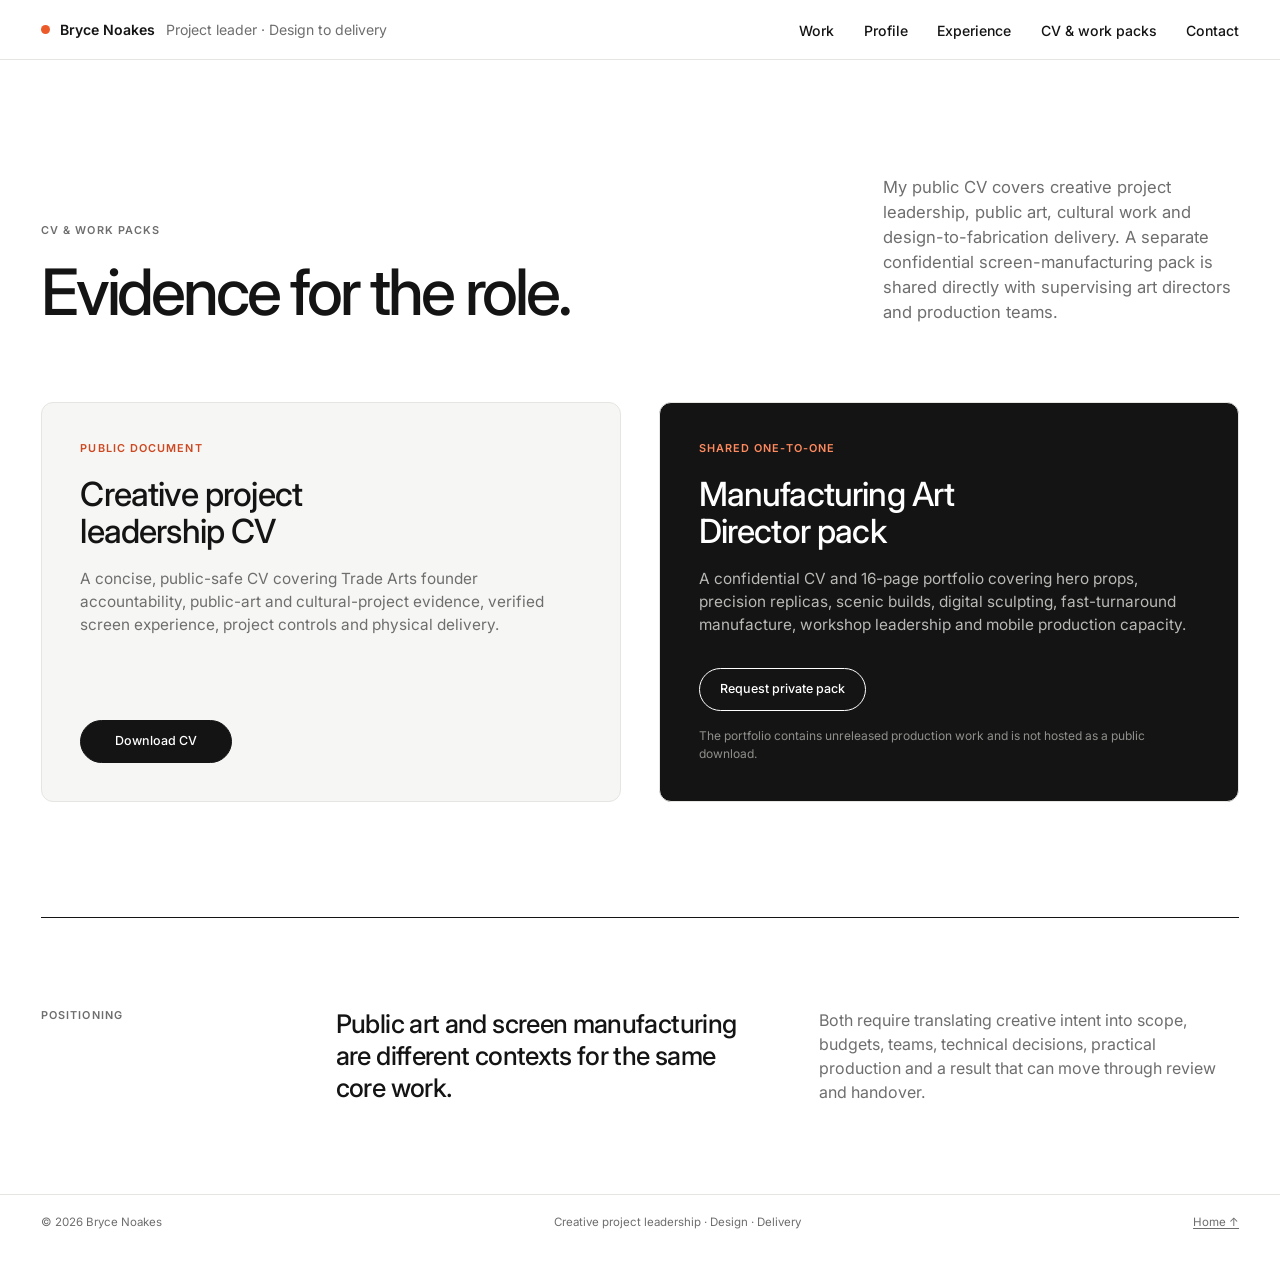
==== cv/index.html @ b7e0c464 "Sharpen public art and screen manufacturing positioning" ====
<!doctype html>
<html lang="en">
<head>
  <meta charset="utf-8">
  <meta name="viewport" content="width=device-width, initial-scale=1">
  <title>CV &amp; Work Packs — Bryce Noakes</title>
  <meta name="description" content="Public CV and private screen-manufacturing work-pack information for Bryce Noakes.">
  <meta name="theme-color" content="#ffffff">
  <meta property="og:title" content="CV &amp; Work Packs — Bryce Noakes">
  <meta property="og:description" content="Evidence for public-art, cultural-project and screen-manufacturing roles.">
  <meta property="og:type" content="website">
  <meta property="og:url" content="https://brycenoakes.net/cv/">
  <meta property="og:image" content="https://brycenoakes.net/images/og-bryce-noakes.jpg">
  <link rel="canonical" href="https://brycenoakes.net/cv/">
  <link rel="icon" href="/favicon.ico?v=dot-1" sizes="32x32">
  <link rel="icon" href="/favicon.svg?v=dot-1" type="image/svg+xml">
  <link rel="icon" href="/favicon-32x32.png?v=dot-1" type="image/png" sizes="32x32">
  <link rel="apple-touch-icon" href="/apple-touch-icon.png?v=dot-1">
  <link rel="manifest" href="/site.webmanifest">
  <link rel="preconnect" href="https://fonts.googleapis.com">
  <link rel="preconnect" href="https://fonts.gstatic.com" crossorigin>
  <link href="https://fonts.googleapis.com/css2?family=Inter:wght@400;500;600&amp;display=swap" rel="stylesheet">
  <link rel="stylesheet" href="/styles.css?v=positioning-3">
  <script src="/script.js?v=positioning-3" defer></script>
</head>
<body>
  <a class="skip-link" href="#main">Skip to content</a>
  <header class="site-header">
    <a class="wordmark" href="/" aria-label="Bryce Noakes, home"><span>Bryce Noakes</span><span>Project leader · Design to delivery</span></a>
    <button class="menu-toggle" type="button" aria-expanded="false" aria-controls="site-nav"><span>Menu</span><span class="menu-icon" aria-hidden="true"></span></button>
    <nav class="site-nav" id="site-nav" aria-label="Primary navigation">
      <a href="/#work">Work</a><a href="/#profile">Profile</a><a href="/#experience">Experience</a><a href="/cv/" aria-current="page">CV &amp; work packs</a><a href="/#contact">Contact</a>
    </nav>
  </header>

  <main class="case-main" id="main">
    <section class="case-hero cv-hero">
      <div class="case-hero-grid reveal">
        <div>
          <p class="eyebrow">CV &amp; work packs</p>
          <h1>Evidence for the role.</h1>
        </div>
        <p class="case-summary">My public CV covers creative project leadership, public art, cultural work and design-to-fabrication delivery. A separate confidential screen-manufacturing pack is shared directly with supervising art directors and production teams.</p>
      </div>
    </section>

    <section class="cv-pack-section" aria-label="Available documents">
      <article class="pack-card reveal">
        <p class="work-type">Public document</p>
        <h2>Creative project leadership CV</h2>
        <p>A concise, public-safe CV covering Trade Arts founder accountability, public-art and cultural-project evidence, verified screen experience, project controls and physical delivery.</p>
        <a class="button button-dark" href="/bryce-noakes-cv.pdf">Download CV</a>
      </article>

      <article class="pack-card reveal" id="screen-pack">
        <p class="work-type">Shared one-to-one</p>
        <h2>Manufacturing Art Director pack</h2>
        <p>A confidential CV and 16-page portfolio covering hero props, precision replicas, scenic builds, digital sculpting, fast-turnaround manufacture, workshop leadership and mobile production capacity.</p>
        <a class="button email-link" href="#" data-subject="Manufacturing Art Director portfolio request">Request private pack</a>
        <p class="pack-note">The portfolio contains unreleased production work and is not hosted as a public download.</p>
      </article>
    </section>

    <section class="route-note reveal">
      <p class="eyebrow">Positioning</p>
      <h2>Public art and screen manufacturing are different contexts for the same core work.</h2>
      <p>Both require translating creative intent into scope, budgets, teams, technical decisions, practical production and a result that can move through review and handover.</p>
    </section>
  </main>

  <footer class="site-footer">
    <p>© <span id="year">2026</span> Bryce Noakes</p><p>Creative project leadership · Design · Delivery</p><a href="/">Home ↑</a>
  </footer>
</body>
</html>
---- styles.css ----
:root {
  --white: #ffffff;
  --ink: #141414;
  --muted: #6e6e6e;
  --line: #e5e5e2;
  --soft: #f6f6f4;
  /* --orange is the identity mark: dot, rules, registration marks, focus ring.
     --orange-ink is the same hue darkened to clear 4.5:1 on white for text. */
  --orange: #ed5a2a;
  --orange-ink: #cd4720;
  --sans: "Inter", "Helvetica Neue", Arial, sans-serif;
  --gutter: clamp(1.25rem, 3.2vw, 3rem);
  --content: 100rem;
}

*,
*::before,
*::after {
  box-sizing: border-box;
}

html {
  scroll-behavior: smooth;
  scroll-padding-top: 4.5rem;
}

body {
  margin: 0;
  overflow-x: hidden;
  background: var(--white);
  color: var(--ink);
  font-family: var(--sans);
  font-size: 1rem;
  line-height: 1.5;
  text-rendering: optimizeLegibility;
  -webkit-font-smoothing: antialiased;
}

body.menu-open {
  overflow: hidden;
}

img {
  display: block;
  width: 100%;
  height: auto;
}

a {
  color: inherit;
  text-underline-offset: 0.2em;
  transition: color 180ms ease, background-color 180ms ease, border-color 180ms ease;
}

a:hover {
  color: var(--orange-ink);
}

.text-roll-mask {
  display: inline-block;
  height: 1.25em;
  overflow: hidden;
  vertical-align: bottom;
}

.text-roll-track {
  display: flex;
  flex-direction: column;
  line-height: 1.25;
  transform: translateY(0);
  transition: transform 380ms cubic-bezier(0.22, 1, 0.36, 1);
  will-change: transform;
}

.text-roll-face {
  display: block;
  flex: 0 0 1.25em;
  white-space: nowrap;
}

.text-roll-face:last-child {
  color: var(--orange-ink);
}

.text-roll:hover .text-roll-track,
.text-roll:focus-visible .text-roll-track {
  transform: translateY(-50%);
}

button,
a {
  -webkit-tap-highlight-color: transparent;
}

:focus-visible {
  outline: 2px solid var(--orange);
  outline-offset: 4px;
}

h1,
h2,
h3,
p,
figure {
  margin-top: 0;
}

h1,
h2,
h3 {
  font-family: var(--sans);
  font-weight: 500;
  letter-spacing: -0.025em;
}

.skip-link {
  position: fixed;
  top: 0.75rem;
  left: 0.75rem;
  z-index: 1000;
  transform: translateY(-200%);
  padding: 0.65rem 0.9rem;
  background: var(--ink);
  color: var(--white);
  font-size: 0.78rem;
  text-decoration: none;
}

.skip-link:focus {
  transform: translateY(0);
}

.site-header {
  position: sticky;
  top: 0;
  z-index: 100;
  display: flex;
  align-items: center;
  justify-content: space-between;
  gap: 2rem;
  min-height: 3.75rem;
  padding: 0.85rem var(--gutter);
  background: rgba(255, 255, 255, 0.95);
  border-bottom: 1px solid var(--line);
  backdrop-filter: blur(16px);
}

.wordmark {
  display: flex;
  align-items: center;
  gap: 0.65rem;
  color: var(--ink);
  font-size: 0.88rem;
  font-weight: 600;
  text-decoration: none;
}

.wordmark::before {
  width: 0.56rem;
  height: 0.56rem;
  flex: 0 0 auto;
  border-radius: 50%;
  background: var(--orange);
  content: "";
}

.wordmark span:last-child {
  color: var(--muted);
  font-weight: 400;
}

.site-nav {
  display: flex;
  align-items: center;
  gap: clamp(1.25rem, 2.3vw, 2.4rem);
}

.site-nav a {
  color: var(--ink);
  font-size: 0.88rem;
  font-weight: 500;
  text-decoration: none;
}

.site-nav a:hover {
  color: var(--orange-ink);
}

.menu-toggle {
  display: none;
}

.menu-toggle > span:first-child {
  position: absolute;
  width: 1px;
  height: 1px;
  overflow: hidden;
  clip: rect(0 0 0 0);
  clip-path: inset(50%);
  white-space: nowrap;
}

.eyebrow,
.work-type,
.hero-meta span,
.timeline > article > p {
  margin: 0;
  color: var(--muted);
  font-size: 0.68rem;
  font-weight: 600;
  letter-spacing: 0.1em;
  line-height: 1.45;
  text-transform: uppercase;
}

.hero,
.section,
.pathway-section,
.contact-inner,
.site-footer,
.case-main {
  width: min(100%, calc(var(--content) + (2 * var(--gutter))));
  margin-inline: auto;
}

.hero {
  display: flex;
  /* Capped so tall viewports do not open an arbitrary void above the meta rail. */
  min-height: min(calc(92svh - 3.75rem), 46rem);
  flex-direction: column;
  justify-content: space-between;
  gap: clamp(2.5rem, 4vw, 4rem);
  padding: clamp(3.75rem, 7vw, 6.5rem) var(--gutter) clamp(1.75rem, 3vw, 2.75rem);
}

.hero-copy {
  max-width: 56rem;
}

.hero h1 {
  max-width: 32ch;
  margin: 1.35rem 0 1.6rem;
  font-size: clamp(2.15rem, 3.35vw, 3.55rem);
  font-weight: 500;
  letter-spacing: -0.045em;
  line-height: 1.12;
}

.signal-word {
  background-image: linear-gradient(var(--orange), var(--orange));
  background-position: 0 100%;
  background-repeat: no-repeat;
  background-size: 0 1px;
  transition:
    color 260ms ease,
    background-size 420ms cubic-bezier(0.22, 1, 0.36, 1),
    letter-spacing 420ms cubic-bezier(0.22, 1, 0.36, 1);
}

.hero-intro {
  max-width: 43rem;
  margin-bottom: 2rem;
  color: var(--muted);
  font-size: clamp(1rem, 1.2vw, 1.12rem);
  line-height: 1.55;
}

.link-row {
  display: flex;
  flex-wrap: wrap;
  align-items: center;
  gap: 0.7rem;
}

.button {
  position: relative;
  display: inline-flex;
  min-width: 9.5rem;
  min-height: 2.65rem;
  align-items: center;
  justify-content: center;
  padding: 0.7rem 1.25rem;
  border: 1px solid var(--line);
  border-radius: 999px;
  color: var(--ink);
  font-size: 0.78rem;
  font-weight: 500;
  text-decoration: none;
}

.button::after {
  position: absolute;
  right: 0.52rem;
  bottom: 0.34rem;
  width: 0.24rem;
  height: 0.24rem;
  background: var(--orange);
  content: "";
  opacity: 0;
  transform: scale(0.3);
  transition:
    opacity 180ms ease,
    transform 320ms cubic-bezier(0.22, 1, 0.36, 1);
}

.button:hover {
  background: var(--soft);
  color: var(--ink);
}

.button-dark {
  border-color: var(--ink);
  background: var(--ink);
  color: var(--white);
}

.button-dark:hover {
  border-color: var(--orange-ink);
  background: var(--orange-ink);
  color: var(--white);
}

.quiet-link,
.arrow-link {
  --motion-x: 0px;
  --motion-y: 0px;
  position: relative;
  display: inline-flex;
  align-items: center;
  padding: 0.65rem 0.2rem;
  font-size: 0.78rem;
  font-weight: 500;
  text-decoration: none;
  transform: translate3d(var(--motion-x), var(--motion-y), 0);
  transition:
    color 180ms ease,
    transform 360ms cubic-bezier(0.22, 1, 0.36, 1);
}

.quiet-link::after,
.arrow-link::after {
  position: absolute;
  right: 0.2rem;
  bottom: 0.46rem;
  left: 0.2rem;
  height: 1px;
  background: var(--orange);
  content: "";
  transform: scaleX(0);
  transform-origin: right;
  transition: transform 380ms cubic-bezier(0.22, 1, 0.36, 1);
}

.quiet-link:hover::after,
.quiet-link:focus-visible::after,
.arrow-link:hover::after,
.arrow-link:focus-visible::after {
  transform: scaleX(1);
  transform-origin: left;
}

.hero-meta {
  display: grid;
  grid-template-columns: repeat(3, minmax(0, 1fr));
  border-top: 1px solid var(--line);
}

.hero-meta > div {
  min-width: 0;
  padding: 1rem 1.2rem 0 0;
}

.hero-meta strong {
  display: block;
  margin-top: 0.35rem;
  font-size: 0.82rem;
  font-weight: 500;
}

.studio-hero {
  position: relative;
  width: min(100%, calc(var(--content) + (2 * var(--gutter))));
  margin: 0 auto;
  padding: 0 var(--gutter) clamp(3rem, 5vw, 5rem);
}

.studio-hero::after {
  position: absolute;
  right: calc(var(--gutter) + 1rem);
  bottom: calc(clamp(3rem, 5vw, 5rem) + 1rem);
  width: 1rem;
  height: 1rem;
  border-right: 1px solid var(--orange);
  border-bottom: 1px solid var(--orange);
  content: "";
}

.studio-hero img {
  aspect-ratio: 16 / 9;
  border-radius: 0.75rem;
  object-fit: cover;
  object-position: center 55%;
}

.studio-hero figcaption {
  display: flex;
  justify-content: space-between;
  gap: 1rem;
  padding-top: 0.7rem;
}

.pathway-section {
  display: grid;
  grid-template-columns: minmax(15rem, 0.65fr) minmax(0, 1.35fr);
  gap: clamp(3rem, 7vw, 8rem);
  padding: clamp(5.5rem, 9vw, 9rem) var(--gutter);
  border-top: 1px solid var(--line);
}

.pathway-intro h2 {
  max-width: 20ch;
  margin: 1.05rem 0 0;
  font-size: clamp(1.8rem, 2.6vw, 2.75rem);
  line-height: 1.18;
}

.pathway-grid {
  display: grid;
  grid-template-columns: repeat(2, minmax(0, 1fr));
  border-top: 1px solid var(--ink);
}

.pathway-card {
  display: flex;
  min-width: 0;
  flex-direction: column;
  padding: 1.5rem clamp(1.5rem, 2.5vw, 2.5rem) 0 0;
}

.pathway-card + .pathway-card {
  padding-right: 0;
  padding-left: clamp(1.5rem, 2.5vw, 2.5rem);
  border-left: 1px solid var(--line);
}

.pathway-card h3 {
  max-width: 17ch;
  margin: 1.1rem 0 1rem;
  font-size: clamp(1.25rem, 1.8vw, 1.7rem);
  line-height: 1.22;
}

.pathway-card > p:not(.work-type) {
  max-width: 31rem;
  margin-bottom: 1.25rem;
  color: var(--muted);
  font-size: 0.9rem;
}

.pathway-card .arrow-link {
  align-self: flex-start;
  margin-top: auto;
}

.section {
  padding: clamp(5.5rem, 9vw, 9rem) var(--gutter);
  border-top: 1px solid var(--line);
}

.section-head {
  display: grid;
  grid-template-columns: minmax(0, 1fr) minmax(0, 1fr);
  gap: 2rem;
  align-items: start;
  margin-bottom: clamp(3rem, 5vw, 5.5rem);
}

.section-head h2 {
  margin-bottom: 0;
  font-size: 1rem;
  font-weight: 600;
  letter-spacing: -0.01em;
}

.section-head p {
  max-width: 36rem;
  margin-bottom: 0;
  color: var(--muted);
  font-size: 1rem;
}

.work-grid {
  display: grid;
  grid-template-columns: repeat(3, minmax(0, 1fr));
  gap: clamp(3.5rem, 6vw, 6rem) clamp(1.25rem, 2.4vw, 2.4rem);
}

.work-card {
  position: relative;
  display: flex;
  min-width: 0;
  flex-direction: column;
}

.work-card-image {
  position: relative;
  overflow: hidden;
  margin: 0 0 1.15rem;
  aspect-ratio: 4 / 3;
  border-radius: 0.75rem;
  background: var(--soft);
}

.work-card-image::before,
.work-card-image::after {
  position: absolute;
  z-index: 2;
  width: 0.9rem;
  height: 0.9rem;
  pointer-events: none;
  content: "";
}

.work-card-image::before {
  top: 0.85rem;
  left: 0.85rem;
  border-top: 1px solid var(--orange);
  border-left: 1px solid var(--orange);
}

.work-card-image::after {
  right: 0.85rem;
  bottom: 0.85rem;
  border-right: 1px solid var(--orange);
  border-bottom: 1px solid var(--orange);
}

.work-card-image img {
  width: 100%;
  height: 100%;
  object-fit: cover;
  transition: transform 600ms cubic-bezier(0.2, 0.65, 0.3, 1);
}

.flybuys-card-image img {
  object-position: 54% center;
}

.screen-pack-image img {
  object-position: center 46%;
}

.work-card:hover .work-card-image img {
  transform: scale(1.018);
}

.work-card h3 {
  margin: 0.55rem 0 0.5rem;
  font-size: 1.05rem;
  font-weight: 600;
  letter-spacing: -0.015em;
}

.work-card h3 a {
  text-decoration: none;
}

/* The title link owns the whole card, so there is one clear link per project. */
.work-card h3 a::after {
  position: absolute;
  inset: 0;
  content: "";
}

.work-note {
  margin-bottom: 0.9rem;
  color: var(--muted);
  font-size: 0.88rem;
}

.work-evidence {
  margin: 0 0 0.65rem;
  padding-top: 0.7rem;
  border-top: 1px solid var(--line);
  color: var(--muted);
  font-size: 0.75rem;
  letter-spacing: 0.01em;
}

.work-card .arrow-link {
  margin-top: auto;
}

.work-type {
  color: var(--orange-ink);
}

.community-evidence {
  display: grid;
  grid-template-columns: minmax(12rem, 0.7fr) minmax(18rem, 1.3fr);
  gap: 1.5rem clamp(2rem, 6vw, 7rem);
  margin-top: clamp(4rem, 7vw, 7rem);
  padding: clamp(1.5rem, 3vw, 2.5rem) 0;
  border-top: 1px solid var(--ink);
  border-bottom: 1px solid var(--line);
}

.community-evidence h3 {
  margin: 0.55rem 0 0;
  font-size: clamp(1.35rem, 2vw, 2rem);
}

.community-evidence-summary {
  max-width: 48rem;
  margin: 0;
  font-size: clamp(1.05rem, 1.35vw, 1.25rem);
  letter-spacing: -0.02em;
  line-height: 1.5;
}

.community-evidence dl {
  display: grid;
  grid-column: 2;
  grid-template-columns: repeat(3, minmax(0, 1fr));
  margin: 0;
  border-top: 1px solid var(--line);
}

.community-evidence dl > div {
  padding: 0.9rem 1rem 0 0;
}

.community-evidence dl > div + div {
  padding-left: 1rem;
  border-left: 1px solid var(--line);
}

.community-evidence dt {
  margin-bottom: 0.35rem;
  color: var(--muted);
  font-size: 0.68rem;
  font-weight: 600;
  letter-spacing: 0.1em;
  text-transform: uppercase;
}

.community-evidence dd {
  margin: 0;
  color: var(--muted);
  font-size: 0.8rem;
}

.practice-evidence {
  display: grid;
  grid-template-columns: minmax(12rem, 0.7fr) minmax(18rem, 1.3fr) auto;
  gap: 1.5rem clamp(2rem, 5vw, 6rem);
  align-items: start;
  padding: clamp(1.5rem, 3vw, 2.5rem) 0;
  border-bottom: 1px solid var(--line);
}

.practice-evidence h3 {
  margin: 0.55rem 0 0;
  font-size: clamp(1.25rem, 1.8vw, 1.75rem);
}

.practice-evidence > p {
  max-width: 45rem;
  margin: 0;
  color: var(--muted);
}

.practice-evidence .arrow-link {
  padding-top: 0;
  white-space: nowrap;
}

.profile-layout {
  display: grid;
  grid-template-columns: minmax(0, 0.8fr) minmax(0, 1.2fr);
  gap: clamp(3rem, 8vw, 9rem);
  align-items: start;
}

.profile-title h2,
.experience-heading h2,
.contact-inner h2,
.case-story h2 {
  margin: 1.05rem 0 0;
  font-size: clamp(1.8rem, 2.6vw, 2.75rem);
  line-height: 1.18;
}

.profile-lead {
  max-width: 38rem;
  margin-bottom: 2rem;
  font-size: clamp(1.15rem, 1.55vw, 1.42rem);
  letter-spacing: -0.02em;
  line-height: 1.45;
}

.profile-copy > p:not(.profile-lead) {
  max-width: 39rem;
  color: var(--muted);
}

.capability-grid {
  display: grid;
  grid-template-columns: repeat(3, minmax(0, 1fr));
  margin-top: clamp(4rem, 7vw, 7rem);
  border-top: 1px solid var(--line);
}

.capability-grid article {
  position: relative;
  padding: 1.2rem clamp(1.2rem, 2vw, 2.2rem) 0 0;
}

.capability-grid article::before {
  position: absolute;
  top: -1px;
  right: 0;
  left: 0;
  height: 1px;
  background: var(--orange);
  content: "";
  transform: scaleX(0);
  transform-origin: left;
  transition: transform 460ms cubic-bezier(0.22, 1, 0.36, 1);
}

.capability-grid article + article {
  padding-left: clamp(1.2rem, 2vw, 2.2rem);
  border-left: 1px solid var(--line);
}

.capability-grid .eyebrow {
  color: var(--orange-ink);
}

.capability-grid h3 {
  margin: 1rem 0 0.75rem;
  font-size: 1rem;
  font-weight: 600;
  letter-spacing: -0.01em;
  transition:
    color 220ms ease,
    transform 420ms cubic-bezier(0.22, 1, 0.36, 1);
}

.capability-grid p:last-child {
  max-width: 23rem;
  margin-bottom: 0;
  color: var(--muted);
  font-size: 0.88rem;
}

.capacity-panel {
  display: grid;
  grid-template-columns: minmax(15rem, 0.8fr) minmax(0, 1.2fr);
  gap: clamp(3rem, 8vw, 9rem);
  margin-top: clamp(4rem, 7vw, 7rem);
  padding: clamp(1.5rem, 3vw, 2.5rem) 0;
  border-top: 1px solid var(--ink);
  border-bottom: 1px solid var(--line);
}

.capacity-panel h3 {
  max-width: 20ch;
  margin: 1rem 0 0;
  font-size: clamp(1.35rem, 2vw, 2rem);
  line-height: 1.25;
}

.capacity-copy {
  display: grid;
  grid-template-columns: repeat(2, minmax(0, 1fr));
  gap: clamp(1.5rem, 3vw, 3rem);
}

.capacity-copy p {
  margin: 0;
  color: var(--muted);
  font-size: 0.9rem;
}

/* Portrait is capped well below its 1024 px source width so it stays sharp on
   high-density displays. */
.portrait-image {
  position: relative;
  width: min(100%, 21.25rem);
  margin: clamp(2.5rem, 4vw, 3.5rem) 0 0;
}

.portrait-image img {
  aspect-ratio: 4 / 5;
  border-radius: 0.75rem;
  object-fit: cover;
  object-position: center 20%;
}

.portrait-image::after {
  position: absolute;
  right: 0.85rem;
  top: 0.85rem;
  width: 0.9rem;
  height: 0.9rem;
  border-top: 1px solid var(--orange);
  border-right: 1px solid var(--orange);
  content: "";
}

.portrait-image figcaption {
  padding-top: 0.7rem;
}

.experience-heading {
  display: grid;
  grid-template-columns: minmax(0, 0.8fr) minmax(0, 1.2fr);
  gap: clamp(3rem, 8vw, 9rem);
  align-items: end;
  margin-bottom: clamp(3rem, 6vw, 6rem);
}

.experience-heading > p {
  max-width: 38rem;
  margin-bottom: 0;
  color: var(--muted);
}

.timeline {
  border-top: 1px solid var(--line);
}

.timeline > article {
  position: relative;
  display: grid;
  grid-template-columns: minmax(7rem, 0.42fr) minmax(0, 1.58fr);
  gap: 1.5rem;
  padding: 1.15rem 0;
  border-bottom: 1px solid var(--line);
}

.timeline > article::before {
  position: absolute;
  top: 50%;
  left: 0;
  width: 0.35rem;
  height: 1px;
  background: var(--orange);
  content: "";
  transform: scaleX(0);
  transform-origin: left;
  transition: transform 320ms cubic-bezier(0.22, 1, 0.36, 1);
}

.timeline h3 {
  margin-bottom: 0;
  font-size: 0.95rem;
  font-weight: 600;
  letter-spacing: -0.01em;
  transition:
    color 220ms ease,
    transform 420ms cubic-bezier(0.22, 1, 0.36, 1);
}

.timeline article > div > span {
  display: block;
  color: var(--muted);
  font-size: 0.88rem;
}

.timeline-detail {
  max-width: 52rem;
  margin: 0.55rem 0 0;
  color: var(--muted);
  font-size: 0.82rem;
  line-height: 1.55;
}

.timeline article > p:last-child {
  margin-bottom: 0;
  color: var(--muted);
  font-size: 0.88rem;
}

.experience-links {
  display: flex;
  flex-wrap: wrap;
  align-items: center;
  justify-content: flex-end;
  gap: 0.7rem 1.25rem;
}

/* Measured detail register: monochrome, small, consistently framed. */
.detail-strip {
  display: grid;
  grid-template-columns: repeat(3, minmax(0, 1fr));
  gap: clamp(1rem, 2vw, 2rem);
  margin-top: clamp(4rem, 7vw, 7rem);
}

.detail-strip figure {
  margin: 0;
}

.detail-strip img {
  aspect-ratio: 4 / 5;
  border-radius: 0.75rem;
  background: var(--soft);
  object-fit: cover;
}

.detail-strip figcaption {
  display: flex;
  gap: 0.6rem;
  padding-top: 0.7rem;
  font-size: 0.72rem;
  letter-spacing: 0.02em;
}

.detail-strip figcaption span {
  color: var(--orange-ink);
  font-variant-numeric: tabular-nums;
}

.contact-section {
  border-top: 1px solid var(--line);
  background: var(--white);
}

.contact-inner {
  display: grid;
  grid-template-columns: minmax(0, 0.8fr) minmax(0, 1.2fr);
  gap: clamp(3rem, 8vw, 9rem);
  align-items: start;
  padding: clamp(5.5rem, 9vw, 9rem) var(--gutter);
}

.contact-inner h2 {
  max-width: 18ch;
}

.contact-note {
  max-width: 30rem;
  margin: 1.4rem 0 0;
  color: var(--muted);
}

.contact-links {
  display: flex;
  flex-direction: column;
  align-items: flex-start;
  gap: 0.7rem;
}

.contact-links a {
  border-bottom: 1px solid var(--line);
  font-size: clamp(1.2rem, 1.8vw, 1.7rem);
  font-weight: 500;
  letter-spacing: -0.02em;
  text-decoration: none;
}

.site-footer {
  display: flex;
  justify-content: space-between;
  gap: 1rem;
  padding: 1.2rem var(--gutter) 2rem;
  border-top: 1px solid var(--line);
  color: var(--muted);
  font-size: 0.72rem;
}

.case-main {
  padding-inline: var(--gutter);
}

.case-hero {
  padding: clamp(5.5rem, 9vw, 9rem) 0 clamp(3.5rem, 6vw, 6rem);
}

.case-hero-grid {
  display: grid;
  grid-template-columns: minmax(0, 1.35fr) minmax(18rem, 0.65fr);
  gap: clamp(3rem, 8vw, 9rem);
  align-items: end;
}

.case-hero h1 {
  max-width: 16ch;
  margin: 1.25rem 0 0;
  font-size: clamp(2.8rem, 5vw, 5.5rem);
  font-weight: 500;
  letter-spacing: -0.05em;
  line-height: 1.03;
}

.case-summary {
  max-width: 35rem;
  margin-bottom: 0;
  color: var(--muted);
  font-size: clamp(1rem, 1.3vw, 1.15rem);
}

.case-cover {
  position: relative;
  overflow: hidden;
  margin: 0;
  border-radius: 0.75rem;
  background: var(--soft);
}

.case-cover::before,
.case-cover::after {
  position: absolute;
  z-index: 2;
  width: 1rem;
  height: 1rem;
  pointer-events: none;
  content: "";
}

.case-cover::before {
  top: 1rem;
  left: 1rem;
  border-top: 1px solid var(--orange);
  border-left: 1px solid var(--orange);
}

.case-cover::after {
  right: 1rem;
  bottom: 1rem;
  border-right: 1px solid var(--orange);
  border-bottom: 1px solid var(--orange);
}

.case-cover img {
  max-height: 52rem;
  object-fit: cover;
}

/* Concept renders top out at 1424 px, so they are never shown wider than that. */
.case-cover-render {
  max-width: 44rem;
}

.case-cover-render img {
  aspect-ratio: 1424 / 800;
}

.case-content {
  padding-bottom: clamp(5rem, 9vw, 9rem);
}

.case-facts {
  display: grid;
  grid-template-columns: repeat(auto-fit, minmax(12rem, 1fr));
  margin-top: clamp(3rem, 5vw, 5rem);
  border-top: 1px solid var(--line);
}

.case-facts > div {
  padding: 1.1rem 1.4rem 0 0;
}

.case-facts > div + div {
  padding-left: 1.4rem;
  border-left: 1px solid var(--line);
}

.case-facts dt {
  display: block;
  margin-bottom: 0.35rem;
  color: var(--muted);
  font-size: 0.68rem;
  font-weight: 600;
  letter-spacing: 0.1em;
  text-transform: uppercase;
}

.case-facts dd {
  margin: 0;
  font-size: 0.88rem;
  font-weight: 500;
}

.case-story {
  display: grid;
  grid-template-columns: minmax(0, 0.8fr) minmax(0, 1.2fr);
  gap: clamp(3rem, 8vw, 9rem);
  padding: clamp(5.5rem, 9vw, 9rem) 0;
  border-top: 1px solid var(--line);
}

.case-story-copy {
  max-width: 42rem;
}

.case-story-copy p {
  color: var(--muted);
}

.case-story-copy p:first-child {
  color: var(--ink);
  font-size: clamp(1.15rem, 1.55vw, 1.42rem);
  letter-spacing: -0.02em;
  line-height: 1.45;
}

.case-story-copy p:last-child {
  margin-bottom: 0;
}

.case-gallery {
  display: grid;
  grid-template-columns: repeat(2, minmax(0, 1fr));
  gap: clamp(1rem, 2vw, 2rem);
  padding-bottom: clamp(5.5rem, 9vw, 9rem);
}

.case-gallery figure,
.art-case-grid figure {
  overflow: hidden;
  margin: 0;
  border-radius: 0.75rem;
  background: var(--soft);
}

figcaption {
  padding: 0.7rem 0 0;
  color: var(--muted);
  font-size: 0.72rem;
}

.case-gallery img {
  width: 100%;
  aspect-ratio: 4 / 3;
  object-fit: cover;
}

.case-gallery-flybuys img {
  aspect-ratio: 3 / 4;
}

.case-gallery-render {
  max-width: 70rem;
}

.case-gallery-render img {
  aspect-ratio: 11 / 8;
}

/* Works are shown no larger than their source supports at 2x. */
.art-case-grid {
  display: grid;
  grid-template-columns: repeat(2, minmax(0, 31.25rem));
  justify-content: space-between;
  gap: clamp(2.5rem, 5vw, 5rem) clamp(1rem, 2vw, 2rem);
  padding-bottom: clamp(5.5rem, 9vw, 9rem);
}

.art-case-grid figure {
  overflow: visible;
  margin: 0;
  background: transparent;
}

.art-case-grid figure:nth-child(2) {
  align-self: end;
}

.art-case-grid figure:nth-child(3) {
  grid-column: 1 / -1;
  max-width: 40rem;
  margin-inline: auto;
}

.art-case-grid img {
  aspect-ratio: 2 / 3;
  border-radius: 0.75rem;
  object-fit: cover;
}

.art-case-grid figure:nth-child(3) img {
  aspect-ratio: 1280 / 914;
}

.case-story-head {
  align-self: start;
}

.case-aside {
  max-width: 12rem;
  margin: clamp(2rem, 3.5vw, 3rem) 0 0;
}

.case-aside img {
  border-radius: 0.75rem;
  background: var(--soft);
}

.case-next {
  padding: clamp(5.5rem, 9vw, 9rem) var(--gutter);
  border-top: 1px solid var(--line);
  background: var(--soft);
  text-align: center;
}

.case-next p {
  margin-bottom: 0.8rem;
}

.case-next a {
  font-size: clamp(1.8rem, 3vw, 3.25rem);
  font-weight: 500;
  letter-spacing: -0.04em;
  text-decoration: none;
}

.cv-hero .case-summary {
  max-width: 42rem;
}

.cv-pack-section {
  display: grid;
  grid-template-columns: repeat(2, minmax(0, 1fr));
  gap: clamp(1.5rem, 3vw, 3rem);
  padding: 0 0 clamp(5.5rem, 9vw, 9rem);
}

.pack-card {
  display: flex;
  min-height: 25rem;
  flex-direction: column;
  align-items: flex-start;
  padding: clamp(1.5rem, 3vw, 2.75rem);
  border: 1px solid var(--line);
  border-radius: 0.75rem;
  background: var(--soft);
}

.pack-card:nth-child(2) {
  background: var(--ink);
  color: var(--white);
}

.pack-card:nth-child(2) .work-type {
  color: #ff8a5f;
}

.pack-card h2 {
  max-width: 17ch;
  margin: 1.2rem 0 1rem;
  font-size: clamp(1.65rem, 2.6vw, 2.6rem);
  line-height: 1.12;
}

.pack-card > p:not(.work-type):not(.pack-note) {
  max-width: 36rem;
  margin-bottom: 2rem;
  color: var(--muted);
  font-size: 0.96rem;
}

.pack-card:nth-child(2) > p:not(.work-type):not(.pack-note) {
  color: #b9b9b6;
}

.pack-card .button {
  margin-top: auto;
}

.pack-card:nth-child(2) .button {
  border-color: var(--white);
  color: var(--white);
}

.pack-card:nth-child(2) .button:hover {
  border-color: var(--white);
  background: var(--white);
  color: var(--ink);
}

.pack-note {
  max-width: 34rem;
  margin: 1rem 0 0;
  color: #8f8f8b;
  font-size: 0.75rem;
}

.route-note {
  display: grid;
  grid-template-columns: minmax(11rem, 0.55fr) minmax(18rem, 1fr) minmax(18rem, 1fr);
  gap: clamp(2rem, 5vw, 6rem);
  padding: clamp(4rem, 7vw, 7rem) 0;
  border-top: 1px solid var(--ink);
}

.route-note h2 {
  margin: 0;
  font-size: clamp(1.4rem, 2vw, 2rem);
  line-height: 1.25;
}

.route-note > p:last-child {
  margin: 0;
  color: var(--muted);
}

.reveal {
  opacity: 0;
  transform: translateY(0.45rem);
  transition: opacity 500ms ease, transform 500ms ease;
}

.reveal.is-visible {
  opacity: 1;
  transform: translateY(0);
}

@media (hover: hover) and (pointer: fine) {
  .signal-word:hover {
    color: var(--orange-ink);
    background-size: 100% 1px;
    letter-spacing: -0.032em;
  }

  .button:hover::after,
  .button:focus-visible::after {
    opacity: 1;
    transform: scale(1);
  }

  .capability-grid article:hover::before {
    transform: scaleX(1);
  }

  .capability-grid article:hover h3 {
    color: var(--orange-ink);
    transform: translateX(0.32rem);
  }

  .timeline > article:hover::before {
    transform: scaleX(1);
  }

  .timeline > article:hover h3 {
    color: var(--orange-ink);
    transform: translateX(0.52rem);
  }
}

@media (max-width: 1000px) {
  .work-grid {
    grid-template-columns: repeat(2, minmax(0, 1fr));
  }

  .work-card:last-child {
    grid-column: 1 / -1;
    max-width: calc(50% - clamp(0.625rem, 1.2vw, 1.2rem));
  }
}

@media (max-width: 900px) {
  .pathway-section,
  .profile-layout,
  .experience-heading,
  .contact-inner,
  .case-hero-grid,
  .case-story {
    gap: 2.5rem;
  }

  .capability-grid {
    grid-template-columns: 1fr;
  }

  .capability-grid article {
    padding: 1.2rem 0;
    border-bottom: 1px solid var(--line);
  }

  .capability-grid article + article {
    padding-left: 0;
    border-left: 0;
  }

  .pathway-section,
  .capacity-panel {
    grid-template-columns: 1fr;
    gap: 2.5rem;
  }
}

@media (max-width: 720px) {
  html {
    scroll-padding-top: 4.25rem;
  }

  .site-header {
    min-height: 4.25rem;
    backdrop-filter: none;
  }

  .wordmark {
    gap: 0.5rem;
    font-size: 0.8rem;
  }

  .wordmark span:last-child {
    display: none;
  }

  .menu-toggle {
    position: relative;
    z-index: 102;
    display: grid;
    width: 2.5rem;
    height: 2.5rem;
    place-items: center;
    padding: 0;
    border: 0;
    background: transparent;
    color: var(--ink);
    cursor: pointer;
  }

  .menu-icon,
  .menu-icon::before,
  .menu-icon::after {
    display: block;
    width: 1.1rem;
    height: 1px;
    background: currentColor;
    content: "";
    transition: transform 180ms ease, opacity 180ms ease;
  }

  .menu-icon {
    position: relative;
  }

  .menu-icon::before {
    position: absolute;
    top: -0.34rem;
  }

  .menu-icon::after {
    position: absolute;
    top: 0.34rem;
  }

  .menu-toggle[aria-expanded="true"] .menu-icon {
    background: transparent;
  }

  .menu-toggle[aria-expanded="true"] .menu-icon::before {
    top: 0;
    transform: rotate(45deg);
  }

  .menu-toggle[aria-expanded="true"] .menu-icon::after {
    top: 0;
    transform: rotate(-45deg);
  }

  .site-nav {
    position: fixed;
    inset: 4.25rem 0 0;
    z-index: 101;
    display: flex;
    visibility: hidden;
    flex-direction: column;
    align-items: flex-start;
    gap: 0;
    padding: 2rem var(--gutter);
    background: var(--white);
    opacity: 0;
    transform: translateY(-0.5rem);
    transition: opacity 180ms ease, transform 180ms ease, visibility 180ms;
  }

  .site-nav.is-open {
    visibility: visible;
    opacity: 1;
    transform: translateY(0);
  }

  .site-nav a {
    width: 100%;
    padding: 1.1rem 0;
    border-bottom: 1px solid var(--line);
    font-size: 1.05rem;
  }

  .hero {
    min-height: min(calc(86svh - 3.75rem), 37rem);
    gap: 2.5rem;
    padding-top: clamp(3.5rem, 12vw, 5rem);
  }

  .hero h1 {
    max-width: none;
    margin: 1.05rem 0 1.3rem;
    font-size: clamp(1.85rem, 8vw, 2.5rem);
    line-height: 1.14;
  }

  .hero-intro {
    font-size: 0.96rem;
  }

  .hero-meta {
    grid-template-columns: 1fr;
  }

  .hero-meta > div {
    display: grid;
    grid-template-columns: 5.25rem 1fr;
    gap: 0.75rem;
    padding: 0.75rem 0;
    border-bottom: 1px solid var(--line);
  }

  .hero-meta strong {
    margin: 0;
    font-size: 0.78rem;
  }

  .studio-hero {
    padding-bottom: 3rem;
  }

  .studio-hero::after {
    bottom: 4rem;
  }

  .studio-hero img {
    aspect-ratio: 4 / 3;
  }

  .studio-hero figcaption {
    flex-direction: column;
    gap: 0.15rem;
  }

  .section {
    padding-top: 4.75rem;
    padding-bottom: 4.75rem;
  }

  .pathway-section {
    padding-top: 4.75rem;
    padding-bottom: 4.75rem;
  }

  .section-head,
  .work-grid,
  .pathway-grid,
  .profile-layout,
  .experience-heading,
  .contact-inner,
  .case-hero-grid,
  .case-story {
    grid-template-columns: 1fr;
  }

  .section-head {
    gap: 1rem;
    margin-bottom: 2.75rem;
  }

  .work-grid {
    gap: 3.5rem;
  }

  .work-card:last-child {
    max-width: none;
  }

  .pathway-card,
  .pathway-card + .pathway-card {
    padding: 1.5rem 0;
    border-bottom: 1px solid var(--line);
    border-left: 0;
  }

  .community-evidence {
    grid-template-columns: 1fr;
    gap: 1.5rem;
    margin-top: 4rem;
  }

  .community-evidence dl {
    grid-column: auto;
    grid-template-columns: 1fr;
  }

  .community-evidence dl > div,
  .community-evidence dl > div + div {
    padding: 0.8rem 0;
    border-bottom: 1px solid var(--line);
    border-left: 0;
  }

  .practice-evidence {
    grid-template-columns: 1fr;
    gap: 1rem;
  }

  .practice-evidence .arrow-link {
    justify-self: start;
  }

  .experience-links {
    justify-content: flex-start;
  }

  .profile-layout,
  .experience-heading,
  .contact-inner,
  .case-hero-grid,
  .case-story {
    gap: 2rem;
  }

  .profile-title h2,
  .experience-heading h2,
  .contact-inner h2,
  .case-story h2 {
    font-size: 1.8rem;
  }

  .profile-lead,
  .case-story-copy p:first-child {
    font-size: 1.08rem;
  }

  .capacity-copy {
    grid-template-columns: 1fr;
  }

  /* Small screens read the details as a snapped strip rather than three
     illegible thumbnails. Scrolling stays inside the strip. */
  .detail-strip {
    display: flex;
    gap: 0.75rem;
    margin-top: 3.5rem;
    padding-bottom: 0.5rem;
    overflow-x: auto;
    scroll-snap-type: x mandatory;
    scrollbar-width: none;
  }

  .detail-strip::-webkit-scrollbar {
    display: none;
  }

  .detail-strip figure {
    flex: 0 0 58%;
    scroll-snap-align: start;
  }

  .portrait-image {
    width: min(100%, 17rem);
    margin-top: 2.25rem;
  }

  .timeline > article {
    grid-template-columns: 1fr;
    gap: 0.35rem;
  }

  .contact-links a {
    font-size: 1.2rem;
  }

  .site-footer {
    flex-direction: column;
  }

  .case-main {
    padding-inline: var(--gutter);
  }

  .case-hero {
    padding: 4.75rem 0 3rem;
  }

  .case-hero h1 {
    max-width: none;
    font-size: clamp(2.4rem, 12vw, 3.4rem);
  }

  .case-facts {
    grid-template-columns: 1fr;
  }

  .case-facts > div,
  .case-facts > div + div {
    padding: 0.9rem 0;
    border-bottom: 1px solid var(--line);
    border-left: 0;
  }

  .case-story {
    padding: 4.75rem 0;
  }

  .case-gallery,
  .art-case-grid {
    grid-template-columns: 1fr;
  }

  .cv-pack-section,
  .route-note {
    grid-template-columns: 1fr;
  }

  .pack-card {
    min-height: 23rem;
  }

  .case-gallery img {
    height: auto;
    aspect-ratio: 4 / 3;
  }

  .art-case-grid figure:nth-child(n) {
    grid-column: auto;
  }

  .art-case-grid img {
    min-height: 0;
    aspect-ratio: 2 / 3;
  }

  .art-case-grid figure:nth-child(3) img {
    aspect-ratio: 4 / 3;
  }

  .case-next {
    padding-top: 4.75rem;
    padding-bottom: 4.75rem;
  }

  .case-next a {
    font-size: 1.8rem;
  }
}

@media (prefers-reduced-motion: reduce) {
  html {
    scroll-behavior: auto;
  }

  *,
  *::before,
  *::after {
    scroll-behavior: auto !important;
    transition-duration: 0.01ms !important;
    animation-duration: 0.01ms !important;
    animation-iteration-count: 1 !important;
  }

  .reveal {
    opacity: 1;
    transform: none;
  }

  .text-roll-track,
  .text-roll:hover .text-roll-track,
  .text-roll:focus-visible .text-roll-track {
    transform: none;
  }

  .quiet-link,
  .arrow-link {
    --motion-x: 0px !important;
    --motion-y: 0px !important;
  }
}
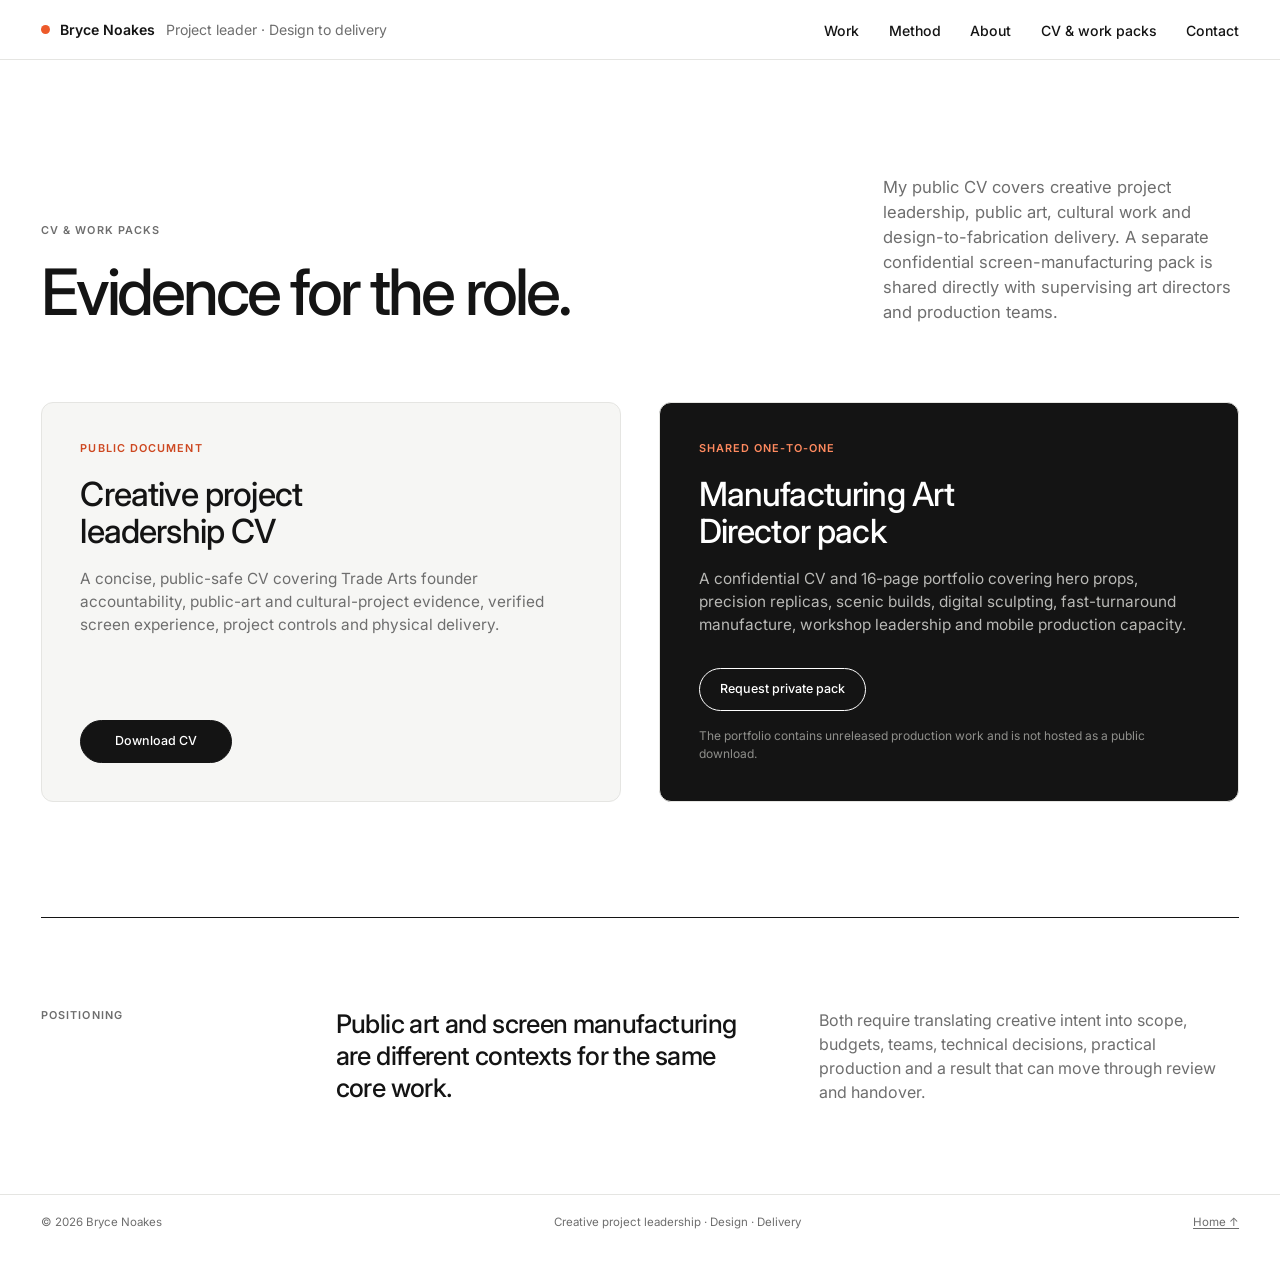
==== commit d26c3ebd: "Redesign personal site as workshop field notes" ====
--- a/cv/index.html
+++ b/cv/index.html
@@ -20,8 +20,9 @@
   <link rel="preconnect" href="https://fonts.googleapis.com">
   <link rel="preconnect" href="https://fonts.gstatic.com" crossorigin>
   <link href="https://fonts.googleapis.com/css2?family=Inter:wght@400;500;600&amp;display=swap" rel="stylesheet">
-  <link rel="stylesheet" href="/styles.css?v=positioning-3">
-  <script src="/script.js?v=positioning-3" defer></script>
+  <script>document.documentElement.classList.add('js');</script>
+  <link rel="stylesheet" href="/styles.css?v=field-notes-1">
+  <script src="/script.js?v=field-notes-1" defer></script>
 </head>
 <body>
   <a class="skip-link" href="#main">Skip to content</a>
@@ -29,7 +30,7 @@
     <a class="wordmark" href="/" aria-label="Bryce Noakes, home"><span>Bryce Noakes</span><span>Project leader · Design to delivery</span></a>
     <button class="menu-toggle" type="button" aria-expanded="false" aria-controls="site-nav"><span>Menu</span><span class="menu-icon" aria-hidden="true"></span></button>
     <nav class="site-nav" id="site-nav" aria-label="Primary navigation">
-      <a href="/#work">Work</a><a href="/#profile">Profile</a><a href="/#experience">Experience</a><a href="/cv/" aria-current="page">CV &amp; work packs</a><a href="/#contact">Contact</a>
+      <a href="/#work">Work</a><a href="/#method">Method</a><a href="/#about">About</a><a href="/cv/" aria-current="page">CV &amp; work packs</a><a href="/#contact">Contact</a>
     </nav>
   </header>
 
@@ -56,7 +57,7 @@
         <p class="work-type">Shared one-to-one</p>
         <h2>Manufacturing Art Director pack</h2>
         <p>A confidential CV and 16-page portfolio covering hero props, precision replicas, scenic builds, digital sculpting, fast-turnaround manufacture, workshop leadership and mobile production capacity.</p>
-        <a class="button email-link" href="#" data-subject="Manufacturing Art Director portfolio request">Request private pack</a>
+        <a class="button email-link" href="mailto:brycerossjames@gmail.com?subject=Manufacturing%20Art%20Director%20portfolio%20request" data-subject="Manufacturing Art Director portfolio request">Request private pack</a>
         <p class="pack-note">The portfolio contains unreleased production work and is not hosted as a public download.</p>
       </article>
     </section>
--- a/styles.css
+++ b/styles.css
@@ -1309,14 +1309,31 @@
 }
 
 .reveal {
+  opacity: 1;
+  transform: none;
+}
+
+html.js .reveal {
   opacity: 0;
   transform: translateY(0.45rem);
   transition: opacity 500ms ease, transform 500ms ease;
 }
 
-.reveal.is-visible {
+html.js:not(.reveal-ready) .reveal {
+  animation: reveal-failsafe 0s 2s forwards;
+}
+
+html.js .reveal.is-visible {
   opacity: 1;
   transform: translateY(0);
+  animation: none;
+}
+
+@keyframes reveal-failsafe {
+  to {
+    opacity: 1;
+    transform: none;
+  }
 }
 
 @media (hover: hover) and (pointer: fine) {
@@ -1363,6 +1380,10 @@
 }
 
 @media (max-width: 900px) {
+  .wordmark span:last-child {
+    display: none;
+  }
+
   .pathway-section,
   .profile-layout,
   .experience-heading,
@@ -1475,7 +1496,9 @@
     align-items: flex-start;
     gap: 0;
     padding: 2rem var(--gutter);
+    overflow-y: auto;
     background: var(--white);
+    overscroll-behavior: contain;
     opacity: 0;
     transform: translateY(-0.5rem);
     transition: opacity 180ms ease, transform 180ms ease, visibility 180ms;
@@ -1764,9 +1787,11 @@
     animation-iteration-count: 1 !important;
   }
 
-  .reveal {
+  .reveal,
+  html.js .reveal {
     opacity: 1;
     transform: none;
+    animation: none;
   }
 
   .text-roll-track,
@@ -1781,3 +1806,1504 @@
     --motion-y: 0px !important;
   }
 }
+
+/* --------------------------------------------------------------------------
+   Homepage: Field notes
+   A workshop-led editorial layer. The case-study and CV system above remains
+   intentionally restrained so project evidence stays easy to scan.
+   -------------------------------------------------------------------------- */
+
+:root {
+  --home-ink: #11110f;
+  --home-paper: #e9e5dc;
+  --home-paper-dark: #d7d1c5;
+  --home-orange: #e84f1f;
+  --home-fog: #a6a299;
+  --home-display: "Instrument Serif", "Iowan Old Style", "Times New Roman", serif;
+  --home-max: 120rem;
+}
+
+.home-page {
+  background: var(--home-ink);
+  color: var(--home-paper);
+}
+
+.home-page main {
+  overflow: clip;
+}
+
+.home-page h1,
+.home-page h2,
+.home-page h3 {
+  letter-spacing: -0.035em;
+}
+
+.home-page .site-header {
+  min-height: 4.25rem;
+  padding-block: 0.9rem;
+  border-color: rgba(233, 229, 220, 0.18);
+  background: rgba(17, 17, 15, 0.94);
+  color: var(--home-paper);
+  backdrop-filter: blur(18px);
+}
+
+.home-page .wordmark,
+.home-page .site-nav a,
+.home-page .menu-toggle {
+  color: var(--home-paper);
+}
+
+.home-page .wordmark::before {
+  width: 0.66rem;
+  height: 0.66rem;
+  background: var(--home-orange);
+}
+
+.home-page .wordmark span:last-child {
+  color: var(--home-fog);
+}
+
+.home-page .site-nav a:hover {
+  color: var(--home-orange);
+}
+
+.home-page .wordmark:hover,
+.home-page .text-roll-face:last-child {
+  color: var(--home-orange);
+}
+
+.home-page :focus-visible {
+  outline-color: var(--home-orange);
+}
+
+.home-hero,
+.home-position,
+.home-work,
+.home-method,
+.home-about,
+.home-details,
+.home-contact {
+  width: min(100%, var(--home-max));
+  margin-inline: auto;
+}
+
+.home-hero {
+  display: grid;
+  min-height: calc(100svh - 4.25rem);
+  grid-template-columns: minmax(0, 1.34fr) minmax(22rem, 0.66fr);
+  border-right: 1px solid rgba(233, 229, 220, 0.18);
+  border-left: 1px solid rgba(233, 229, 220, 0.18);
+  background: var(--home-ink);
+}
+
+.home-hero-copy {
+  display: flex;
+  min-width: 0;
+  flex-direction: column;
+  justify-content: space-between;
+  padding: clamp(2.25rem, 4.5vw, 5.5rem) var(--gutter) clamp(2.25rem, 4vw, 4.5rem);
+}
+
+.home-kicker {
+  display: flex;
+  gap: 1.2rem;
+  margin: 0 0 3rem;
+  color: var(--home-fog);
+  font-size: 0.69rem;
+  font-weight: 600;
+  letter-spacing: 0.11em;
+  line-height: 1.4;
+  text-transform: uppercase;
+}
+
+.home-kicker span {
+  color: var(--home-orange);
+}
+
+.home-hero h1 {
+  margin: auto 0;
+  color: var(--home-paper);
+  font-family: var(--home-display);
+  font-size: clamp(4.35rem, 7.9vw, 10rem);
+  font-weight: 400;
+  letter-spacing: -0.055em;
+  line-height: 0.78;
+}
+
+.home-hero h1 span,
+.home-hero h1 em {
+  display: block;
+}
+
+.home-hero h1 em {
+  color: var(--home-orange);
+  font-weight: 400;
+  padding-left: 0.12em;
+  white-space: nowrap;
+}
+
+.home-hero h1 span:nth-child(2) {
+  padding-left: 0.48em;
+}
+
+.home-hero-intro {
+  display: grid;
+  grid-template-columns: minmax(16rem, 1fr) auto;
+  gap: clamp(2rem, 4vw, 5rem);
+  align-items: end;
+  margin-top: clamp(3rem, 7vh, 6rem);
+  padding-top: 1.25rem;
+  border-top: 1px solid rgba(233, 229, 220, 0.22);
+}
+
+.home-hero-intro > p {
+  max-width: 43rem;
+  margin: 0;
+  color: #c7c2b8;
+  font-size: clamp(0.98rem, 1.25vw, 1.18rem);
+  line-height: 1.55;
+}
+
+.home-hero-links {
+  display: flex;
+  flex-direction: column;
+  align-items: flex-start;
+}
+
+.field-link {
+  display: inline-flex;
+  min-width: 11rem;
+  align-items: center;
+  justify-content: space-between;
+  gap: 2rem;
+  padding: 0.65rem 0;
+  border-bottom: 1px solid currentColor;
+  font-size: 0.75rem;
+  font-weight: 600;
+  letter-spacing: 0.02em;
+  text-decoration: none;
+  text-transform: uppercase;
+}
+
+.field-link span {
+  color: var(--home-orange);
+  font-size: 1rem;
+  transition: transform 260ms cubic-bezier(0.22, 1, 0.36, 1);
+}
+
+.field-link:hover span,
+.field-link:focus-visible span {
+  transform: translate(0.2rem, -0.12rem);
+}
+
+.field-link-light {
+  color: var(--home-paper);
+}
+
+.field-link-light:hover {
+  color: var(--home-orange);
+}
+
+.home-hero-portrait {
+  position: relative;
+  min-height: 38rem;
+  overflow: hidden;
+  margin: 0;
+  border-left: 1px solid rgba(233, 229, 220, 0.18);
+  background: #252421;
+}
+
+.home-hero-portrait img {
+  width: 100%;
+  height: 100%;
+  object-fit: cover;
+  object-position: center 26%;
+  filter: contrast(1.06);
+  transition: transform 1.2s cubic-bezier(0.22, 1, 0.36, 1);
+}
+
+.home-hero-portrait:hover img {
+  transform: scale(1.012);
+}
+
+.home-hero-portrait::after {
+  position: absolute;
+  inset: 0;
+  background: linear-gradient(to bottom, transparent 60%, rgba(0, 0, 0, 0.72));
+  content: "";
+  pointer-events: none;
+}
+
+.home-hero-portrait figcaption {
+  position: absolute;
+  z-index: 2;
+  right: 1.25rem;
+  bottom: 1.15rem;
+  left: 1.25rem;
+  display: flex;
+  justify-content: space-between;
+  gap: 1rem;
+  padding: 0.75rem 0 0;
+  border-top: 1px solid rgba(255, 255, 255, 0.38);
+  color: #ffffff;
+  font-size: 0.66rem;
+  letter-spacing: 0.08em;
+  text-transform: uppercase;
+}
+
+.portrait-mark {
+  position: absolute;
+  z-index: 2;
+  top: 1.25rem;
+  right: 1.25rem;
+  padding: 0.55rem 0.58rem 0.5rem;
+  border: 1px solid var(--home-orange);
+  color: var(--home-orange);
+  font-size: 0.59rem;
+  font-weight: 600;
+  letter-spacing: 0.14em;
+  line-height: 1.25;
+  text-align: center;
+}
+
+.home-position {
+  display: grid;
+  grid-template-columns: minmax(8rem, 0.24fr) minmax(0, 1fr);
+  gap: clamp(2rem, 5vw, 6rem);
+  padding: clamp(5rem, 10vw, 11rem) var(--gutter) clamp(4rem, 8vw, 8rem);
+  background: var(--home-paper);
+  color: var(--home-ink);
+}
+
+.home-section-code {
+  display: grid;
+  grid-template-columns: 2rem 1fr;
+  gap: 0.8rem;
+  align-content: start;
+  color: #59564f;
+  font-size: 0.65rem;
+  font-weight: 600;
+  letter-spacing: 0.11em;
+  line-height: 1.4;
+  text-transform: uppercase;
+}
+
+.home-section-code span:first-child {
+  color: var(--home-orange);
+}
+
+.home-section-code-light {
+  color: var(--home-fog);
+}
+
+.home-position-main h2 {
+  max-width: 22ch;
+  margin: 0;
+  font-family: var(--home-display);
+  font-size: clamp(3.2rem, 6.2vw, 7.75rem);
+  font-weight: 400;
+  letter-spacing: -0.045em;
+  line-height: 0.91;
+}
+
+.home-position-copy {
+  display: grid;
+  max-width: 62rem;
+  grid-template-columns: repeat(2, minmax(0, 1fr));
+  gap: clamp(1.5rem, 4vw, 5rem);
+  margin-top: clamp(3rem, 6vw, 6rem);
+  margin-left: auto;
+}
+
+.home-position-copy p {
+  margin: 0;
+  color: #504d46;
+  font-size: clamp(0.96rem, 1.2vw, 1.12rem);
+}
+
+.home-register {
+  display: grid;
+  grid-column: 1 / -1;
+  grid-template-columns: repeat(3, minmax(0, 1fr));
+  margin: clamp(4rem, 7vw, 7rem) 0 0;
+  border-top: 1px solid var(--home-ink);
+  border-bottom: 1px solid rgba(17, 17, 15, 0.25);
+}
+
+.home-register > div {
+  padding: 1rem 1.5rem 1.15rem 0;
+}
+
+.home-register > div + div {
+  padding-left: 1.5rem;
+  border-left: 1px solid rgba(17, 17, 15, 0.25);
+}
+
+.home-register dt,
+.home-side-note dt {
+  margin-bottom: 0.45rem;
+  color: #5f5c55;
+  font-size: 0.62rem;
+  font-weight: 600;
+  letter-spacing: 0.1em;
+  text-transform: uppercase;
+}
+
+.home-register dd,
+.home-side-note dd {
+  margin: 0;
+  font-size: 0.82rem;
+  font-weight: 500;
+}
+
+.home-work {
+  padding: clamp(5rem, 9vw, 9rem) var(--gutter) clamp(5rem, 10vw, 10rem);
+  background: var(--home-ink);
+  color: var(--home-paper);
+}
+
+.home-work-head {
+  display: grid;
+  grid-template-columns: minmax(8rem, 0.5fr) minmax(18rem, 1fr) minmax(16rem, 0.65fr);
+  gap: clamp(2rem, 5vw, 6rem);
+  align-items: end;
+  margin-bottom: clamp(4rem, 8vw, 8rem);
+}
+
+.home-work-head h2,
+.home-method h2,
+.home-about h2,
+.home-contact h2 {
+  margin: 0;
+  font-family: var(--home-display);
+  font-size: clamp(3.4rem, 6vw, 7.2rem);
+  font-weight: 400;
+  line-height: 0.83;
+}
+
+.home-work-head h2 em,
+.home-method h2 em,
+.home-about h2 em,
+.home-contact h2 em {
+  color: var(--home-orange);
+  font-weight: 400;
+}
+
+.home-work-head > p {
+  max-width: 28rem;
+  margin: 0;
+  color: var(--home-fog);
+  font-size: 0.82rem;
+  line-height: 1.6;
+}
+
+.home-projects {
+  display: grid;
+  grid-template-columns: repeat(2, minmax(0, 1fr));
+  border-top: 1px solid rgba(233, 229, 220, 0.25);
+  border-left: 1px solid rgba(233, 229, 220, 0.25);
+}
+
+.home-project {
+  min-width: 0;
+  border-right: 1px solid rgba(233, 229, 220, 0.25);
+  border-bottom: 1px solid rgba(233, 229, 220, 0.25);
+}
+
+.home-project-feature {
+  grid-column: 1 / -1;
+}
+
+.home-project > a {
+  display: block;
+  height: 100%;
+  color: inherit;
+  text-decoration: none;
+}
+
+.home-project-feature > a {
+  display: grid;
+  grid-template-columns: minmax(0, 1.75fr) minmax(18rem, 0.62fr);
+}
+
+.home-project-image {
+  position: relative;
+  overflow: hidden;
+  margin: 0;
+  background: #292925;
+}
+
+.home-project-feature .home-project-image {
+  min-height: 28rem;
+  aspect-ratio: 16 / 10;
+}
+
+.home-project-split .home-project-image {
+  aspect-ratio: 4 / 3;
+}
+
+.home-project-split:not(.home-project-private) .home-project-image {
+  aspect-ratio: 16 / 10;
+}
+
+.home-project-image img {
+  width: 100%;
+  height: 100%;
+  object-fit: cover;
+  transition: filter 650ms ease, transform 850ms cubic-bezier(0.22, 1, 0.36, 1);
+}
+
+.home-project-feature .home-project-image img {
+  object-position: center;
+}
+
+.home-project-split:not(.home-project-private) .home-project-image img {
+  object-position: 54% center;
+}
+
+.home-project-private .home-project-image img {
+  object-position: center 48%;
+}
+
+.home-project > a:hover .home-project-image img,
+.home-project > a:focus-visible .home-project-image img {
+  filter: saturate(1.08);
+  transform: scale(1.018);
+}
+
+.project-number,
+.private-label {
+  position: absolute;
+  z-index: 2;
+  top: 1rem;
+  padding: 0.42rem 0.52rem;
+  background: var(--home-orange);
+  color: var(--home-ink);
+  font-size: 0.63rem;
+  font-weight: 600;
+  letter-spacing: 0.08em;
+  line-height: 1;
+  text-transform: uppercase;
+}
+
+.project-number {
+  left: 1rem;
+}
+
+.private-label {
+  right: 1rem;
+  background: var(--home-ink);
+  color: var(--home-paper);
+}
+
+.home-project-copy {
+  display: flex;
+  min-height: 21rem;
+  flex-direction: column;
+  padding: clamp(1.5rem, 3vw, 3.25rem);
+}
+
+.home-project-feature .home-project-copy {
+  border-left: 1px solid rgba(233, 229, 220, 0.25);
+}
+
+.project-meta {
+  margin: 0;
+  color: var(--home-orange);
+  font-size: 0.64rem;
+  font-weight: 600;
+  letter-spacing: 0.1em;
+  line-height: 1.4;
+  text-transform: uppercase;
+}
+
+.home-project h3 {
+  margin: 1.1rem 0 1.25rem;
+  font-family: var(--home-display);
+  font-size: clamp(2.6rem, 4.1vw, 5rem);
+  font-weight: 400;
+  line-height: 0.9;
+  transition: color 220ms ease;
+}
+
+.home-project > a:hover h3,
+.home-project > a:focus-visible h3 {
+  color: var(--home-orange);
+}
+
+.home-project-copy > p:not(.project-meta) {
+  max-width: 31rem;
+  margin: 0;
+  color: var(--home-fog);
+  font-size: 0.88rem;
+}
+
+.project-status {
+  margin-top: 1rem;
+  color: #c5c0b6;
+  font-size: 0.7rem;
+  font-weight: 600;
+  letter-spacing: 0.04em;
+  text-transform: uppercase;
+}
+
+.project-route {
+  display: flex;
+  justify-content: space-between;
+  gap: 1.5rem;
+  margin-top: auto;
+  padding-top: 1rem;
+  border-top: 1px solid rgba(233, 229, 220, 0.2);
+  color: #c5c0b6;
+  font-size: 0.68rem;
+  letter-spacing: 0.03em;
+}
+
+.project-route b,
+.home-side-note-art b {
+  color: var(--home-orange);
+  font-size: 1rem;
+  font-weight: 400;
+}
+
+.home-side-work {
+  display: grid;
+  grid-template-columns: minmax(0, 0.85fr) minmax(0, 1.15fr);
+  border-right: 1px solid rgba(233, 229, 220, 0.25);
+  border-bottom: 1px solid rgba(233, 229, 220, 0.25);
+  border-left: 1px solid rgba(233, 229, 220, 0.25);
+}
+
+.home-side-note {
+  min-width: 0;
+  padding: clamp(2rem, 4vw, 4.5rem);
+}
+
+.home-side-note:first-child {
+  border-right: 1px solid rgba(233, 229, 220, 0.25);
+}
+
+.home-side-note h3 {
+  max-width: 15ch;
+  margin: 1.1rem 0 1.2rem;
+  font-family: var(--home-display);
+  font-size: clamp(2.2rem, 3.5vw, 4.5rem);
+  font-weight: 400;
+  line-height: 0.95;
+}
+
+.home-side-note > p:not(.project-meta) {
+  max-width: 35rem;
+  color: var(--home-fog);
+  font-size: 0.86rem;
+}
+
+.home-side-note dl {
+  display: grid;
+  grid-template-columns: repeat(2, minmax(0, 1fr));
+  gap: 1rem;
+  margin: 2.5rem 0 0;
+  padding-top: 1rem;
+  border-top: 1px solid rgba(233, 229, 220, 0.2);
+}
+
+.home-side-note dt {
+  color: var(--home-fog);
+}
+
+.home-side-note dd {
+  font-size: 0.75rem;
+}
+
+.home-side-note-art {
+  padding: 0;
+}
+
+.home-side-note-art > a {
+  display: grid;
+  height: 100%;
+  grid-template-columns: minmax(12rem, 0.9fr) minmax(12rem, 1.1fr);
+  color: inherit;
+  text-decoration: none;
+}
+
+.home-side-note-art img {
+  width: 100%;
+  height: 100%;
+  min-height: 27rem;
+  object-fit: cover;
+}
+
+.home-side-note-art > a > div {
+  display: flex;
+  flex-direction: column;
+  justify-content: center;
+  padding: clamp(1.5rem, 3vw, 3rem);
+}
+
+.home-side-note-art h3 {
+  max-width: 11ch;
+}
+
+.home-side-note-art > a > div > span {
+  display: flex;
+  justify-content: space-between;
+  gap: 1.5rem;
+  margin-top: auto;
+  padding-top: 1rem;
+  border-top: 1px solid rgba(233, 229, 220, 0.2);
+  font-size: 0.72rem;
+  text-transform: uppercase;
+}
+
+.home-method {
+  padding: clamp(5rem, 10vw, 10rem) var(--gutter);
+  background: var(--home-orange);
+  color: var(--home-ink);
+}
+
+.home-method-head {
+  display: grid;
+  grid-template-columns: minmax(8rem, 0.4fr) minmax(0, 1fr);
+  gap: clamp(2rem, 5vw, 6rem);
+  align-items: start;
+}
+
+.home-method h2 {
+  font-size: clamp(4rem, 8vw, 9.5rem);
+}
+
+.home-method h2 em {
+  color: var(--home-paper);
+}
+
+.home-method-grid {
+  display: grid;
+  grid-template-columns: repeat(3, minmax(0, 1fr));
+  margin-top: clamp(4rem, 8vw, 8rem);
+  border-top: 1px solid var(--home-ink);
+  border-bottom: 1px solid var(--home-ink);
+}
+
+.home-method-grid article {
+  min-width: 0;
+  min-height: 22rem;
+  padding: 1.1rem clamp(1.5rem, 3vw, 3rem) 2rem 0;
+}
+
+.home-method-grid article + article {
+  padding-left: clamp(1.5rem, 3vw, 3rem);
+  border-left: 1px solid var(--home-ink);
+}
+
+.home-method-grid article > span {
+  font-size: 0.66rem;
+  font-weight: 600;
+  letter-spacing: 0.08em;
+}
+
+.home-method-grid h3 {
+  margin: auto 0 1rem;
+  padding-top: clamp(5rem, 10vw, 9rem);
+  font-family: var(--home-display);
+  font-size: clamp(2.8rem, 4.5vw, 5.5rem);
+  font-weight: 400;
+  line-height: 0.9;
+}
+
+.home-method-grid p {
+  max-width: 23rem;
+  margin: 0;
+  color: #24130d;
+  font-size: 0.88rem;
+}
+
+.home-resource-line {
+  display: grid;
+  grid-template-columns: minmax(8rem, 0.3fr) minmax(18rem, 1fr) minmax(13rem, 0.55fr);
+  gap: clamp(1.5rem, 4vw, 5rem);
+  align-items: baseline;
+  padding: 1.2rem 0;
+  border-bottom: 1px solid var(--home-ink);
+}
+
+.home-resource-line > span,
+.home-resource-line small {
+  font-size: 0.62rem;
+  font-weight: 600;
+  letter-spacing: 0.08em;
+  line-height: 1.45;
+  text-transform: uppercase;
+}
+
+.home-resource-line p {
+  margin: 0;
+  font-size: 0.78rem;
+  font-weight: 600;
+}
+
+.home-resource-line small {
+  color: #24130d;
+  font-weight: 500;
+}
+
+.home-method-note {
+  margin: clamp(3rem, 6vw, 6rem) 0 0 auto;
+  font-family: var(--home-display);
+  font-size: clamp(1.75rem, 3vw, 3.5rem);
+  font-style: italic;
+  text-align: right;
+}
+
+.home-about {
+  display: grid;
+  grid-template-columns: minmax(0, 1.15fr) minmax(24rem, 0.85fr);
+  background: var(--home-ink);
+  color: var(--home-paper);
+}
+
+.home-about-image {
+  min-width: 0;
+  border-right: 1px solid rgba(233, 229, 220, 0.22);
+}
+
+.home-about-image figure {
+  position: sticky;
+  top: 4.25rem;
+  height: calc(100svh - 4.25rem);
+  margin: 0;
+}
+
+.home-about-image img {
+  width: 100%;
+  height: 100%;
+  object-fit: cover;
+  object-position: center;
+}
+
+.home-about-image figcaption {
+  position: absolute;
+  right: 1rem;
+  bottom: 1rem;
+  left: 1rem;
+  display: flex;
+  justify-content: space-between;
+  gap: 1rem;
+  padding: 0.75rem;
+  background: rgba(17, 17, 15, 0.88);
+  color: var(--home-paper);
+  font-size: 0.62rem;
+  letter-spacing: 0.08em;
+  text-transform: uppercase;
+}
+
+.home-about-copy {
+  display: flex;
+  min-height: calc(100svh - 4.25rem);
+  flex-direction: column;
+  padding: clamp(3rem, 6vw, 7rem) var(--gutter);
+}
+
+.home-about h2 {
+  margin: clamp(4rem, 8vw, 8rem) 0 clamp(3rem, 6vw, 6rem);
+  font-size: clamp(3.3rem, 5.8vw, 7rem);
+}
+
+.home-about-text {
+  display: grid;
+  grid-template-columns: repeat(2, minmax(0, 1fr));
+  gap: clamp(1.5rem, 3vw, 3rem);
+  margin-top: auto;
+}
+
+.home-about-text p {
+  margin: 0;
+  color: var(--home-fog);
+  font-size: 0.84rem;
+}
+
+.home-about-copy .field-link {
+  margin-top: 3rem;
+  align-self: flex-start;
+}
+
+.home-history {
+  display: grid;
+  grid-column: 1 / -1;
+  grid-template-columns: repeat(4, minmax(0, 1fr));
+  border-top: 1px solid rgba(233, 229, 220, 0.22);
+  border-bottom: 1px solid rgba(233, 229, 220, 0.22);
+}
+
+.home-history > div {
+  display: flex;
+  min-width: 0;
+  min-height: 11rem;
+  flex-direction: column;
+  padding: 1rem var(--gutter) 1.5rem;
+}
+
+.home-history > div + div {
+  border-left: 1px solid rgba(233, 229, 220, 0.22);
+}
+
+.home-history time {
+  color: var(--home-orange);
+  font-size: 0.64rem;
+  font-weight: 600;
+  letter-spacing: 0.09em;
+  text-transform: uppercase;
+}
+
+.home-history strong {
+  margin-top: auto;
+  font-family: var(--home-display);
+  font-size: clamp(1.35rem, 2vw, 2.25rem);
+  font-weight: 400;
+  line-height: 1;
+}
+
+.home-history span {
+  margin-top: 0.45rem;
+  color: var(--home-fog);
+  font-size: 0.7rem;
+}
+
+.home-details {
+  display: grid;
+  grid-template-columns: repeat(3, minmax(0, 1fr));
+  padding: var(--gutter);
+  gap: var(--gutter);
+  background: var(--home-paper);
+  color: var(--home-ink);
+}
+
+.home-details figure {
+  margin: 0;
+}
+
+.home-details img {
+  aspect-ratio: 4 / 5;
+  object-fit: cover;
+}
+
+.home-details figcaption {
+  padding-top: 0.75rem;
+  color: #4c4943;
+  font-size: 0.69rem;
+  letter-spacing: 0.08em;
+  text-transform: uppercase;
+}
+
+.home-details figcaption span {
+  margin-right: 0.8rem;
+  color: var(--home-orange);
+}
+
+.home-contact {
+  display: grid;
+  grid-template-columns: minmax(8rem, 0.25fr) minmax(0, 1fr);
+  gap: clamp(2rem, 5vw, 6rem);
+  padding: clamp(5rem, 10vw, 11rem) var(--gutter);
+  background: var(--home-orange);
+  color: var(--home-ink);
+}
+
+.home-contact-main h2 {
+  max-width: 12ch;
+  font-size: clamp(4rem, 8vw, 9.5rem);
+}
+
+.home-contact-main h2 em {
+  color: var(--home-paper);
+}
+
+.home-contact-main > p {
+  max-width: 38rem;
+  margin: clamp(3rem, 6vw, 6rem) 0 0 auto;
+  color: #24130d;
+  font-size: clamp(0.95rem, 1.2vw, 1.12rem);
+}
+
+.home-contact-links {
+  display: grid;
+  grid-template-columns: repeat(3, minmax(0, 1fr));
+  margin-top: clamp(4rem, 8vw, 8rem);
+  border-top: 1px solid var(--home-ink);
+  border-bottom: 1px solid var(--home-ink);
+}
+
+.home-method .home-section-code,
+.home-contact .home-section-code {
+  color: #24130d;
+}
+
+.home-method .home-section-code span:first-child,
+.home-contact .home-section-code span:first-child {
+  color: var(--home-ink);
+}
+
+.home-contact :focus-visible {
+  outline-color: var(--home-ink);
+}
+
+.home-contact-links a {
+  display: flex;
+  align-items: center;
+  justify-content: space-between;
+  gap: 2rem;
+  padding: 1.3rem 1.5rem 1.3rem 0;
+  color: var(--home-ink);
+  font-size: 0.82rem;
+  font-weight: 600;
+  text-decoration: none;
+  text-transform: uppercase;
+}
+
+.home-contact-links a + a {
+  padding-left: 1.5rem;
+  border-left: 1px solid var(--home-ink);
+}
+
+.home-contact-links a span {
+  font-size: 1.2rem;
+  font-weight: 400;
+  transition: transform 260ms cubic-bezier(0.22, 1, 0.36, 1);
+}
+
+.home-contact-links a:hover,
+.home-contact-links a:focus-visible {
+  background: var(--home-ink);
+  color: var(--home-paper);
+}
+
+.home-contact-links a:focus-visible {
+  outline-color: var(--home-paper);
+  outline-offset: -4px;
+}
+
+.home-contact-links a:hover span,
+.home-contact-links a:focus-visible span {
+  transform: translate(0.18rem, -0.18rem);
+}
+
+.home-page .site-footer {
+  width: min(100%, var(--home-max));
+  margin-inline: auto;
+  border-color: rgba(233, 229, 220, 0.18);
+  background: var(--home-ink);
+  color: var(--home-fog);
+}
+
+.home-page .site-footer a {
+  color: var(--home-paper);
+  text-decoration: none;
+}
+
+.error-main {
+  display: flex;
+  width: min(100%, var(--home-max));
+  min-height: calc(100svh - 8.5rem);
+  margin-inline: auto;
+  flex-direction: column;
+  justify-content: space-between;
+  padding: clamp(2.5rem, 6vw, 7rem) var(--gutter);
+  border-right: 1px solid rgba(233, 229, 220, 0.18);
+  border-left: 1px solid rgba(233, 229, 220, 0.18);
+}
+
+.error-main h1 {
+  max-width: 12ch;
+  margin: 0;
+  font-family: var(--home-display);
+  font-size: clamp(4rem, 9vw, 11rem);
+  font-weight: 400;
+  line-height: 0.82;
+}
+
+.error-main h1 em {
+  color: var(--home-orange);
+  font-weight: 400;
+}
+
+.error-main > div > p {
+  max-width: 30rem;
+  margin: clamp(2rem, 4vw, 4rem) 0 2rem;
+  color: var(--home-fog);
+}
+
+.error-main .field-link {
+  width: min(100%, 14rem);
+}
+
+@media (max-width: 1100px) {
+  .home-hero {
+    grid-template-columns: minmax(0, 1.08fr) minmax(20rem, 0.72fr);
+  }
+
+  .home-hero h1 {
+    font-size: clamp(4rem, 7.1vw, 7.2rem);
+  }
+
+  .home-hero-intro {
+    grid-template-columns: 1fr;
+  }
+
+  .home-hero-links {
+    flex-direction: row;
+    flex-wrap: wrap;
+    gap: 0 1.5rem;
+  }
+
+  .home-work-head {
+    grid-template-columns: minmax(8rem, 0.42fr) minmax(18rem, 1fr);
+  }
+
+  .home-work-head > p {
+    grid-column: 2;
+  }
+
+  .home-project-feature > a {
+    grid-template-columns: minmax(0, 1.35fr) minmax(18rem, 0.65fr);
+  }
+
+  .home-side-note-art > a {
+    grid-template-columns: 1fr;
+  }
+
+  .home-side-note-art img {
+    min-height: 20rem;
+    aspect-ratio: 16 / 10;
+  }
+
+  .home-about-text {
+    grid-template-columns: 1fr;
+  }
+}
+
+@media (max-width: 800px) {
+  .home-page .site-header {
+    min-height: 4.25rem;
+    background: var(--home-ink);
+    backdrop-filter: none;
+  }
+
+  .home-page .site-nav {
+    background: var(--home-ink);
+    color: var(--home-paper);
+  }
+
+  .home-page .site-nav a {
+    padding: 0.85rem 0;
+    border-color: rgba(233, 229, 220, 0.18);
+    color: var(--home-paper);
+    font-family: var(--home-display);
+    font-size: clamp(2.2rem, 10vw, 3.8rem);
+    font-weight: 400;
+    letter-spacing: -0.035em;
+    line-height: 1;
+  }
+
+  .home-hero {
+    min-height: auto;
+    grid-template-columns: 1fr;
+    border-right: 0;
+    border-left: 0;
+  }
+
+  .home-hero-copy {
+    min-height: calc(78svh - 4.25rem);
+  }
+
+  .home-kicker {
+    margin-bottom: clamp(3rem, 10vh, 6rem);
+  }
+
+  .home-hero h1 {
+    font-size: clamp(3.75rem, 16.8vw, 7rem);
+    line-height: 0.8;
+  }
+
+  .home-hero h1 em {
+    white-space: normal;
+  }
+
+  .home-hero-intro {
+    margin-top: clamp(3rem, 9vh, 5rem);
+  }
+
+  .home-hero-portrait {
+    height: 82svh;
+    min-height: 34rem;
+    border-top: 1px solid rgba(233, 229, 220, 0.18);
+    border-left: 0;
+  }
+
+  .home-position,
+  .home-contact {
+    grid-template-columns: 1fr;
+  }
+
+  .home-position-main h2 {
+    font-size: clamp(3.2rem, 12vw, 6rem);
+  }
+
+  .home-position-copy {
+    grid-template-columns: 1fr;
+  }
+
+  .home-register {
+    grid-template-columns: 1fr;
+  }
+
+  .home-register > div,
+  .home-register > div + div {
+    padding: 0.9rem 0;
+    border-bottom: 1px solid rgba(17, 17, 15, 0.2);
+    border-left: 0;
+  }
+
+  .home-work-head,
+  .home-method-head {
+    grid-template-columns: 1fr;
+  }
+
+  .home-work-head > p {
+    grid-column: auto;
+  }
+
+  .home-projects,
+  .home-side-work {
+    grid-template-columns: 1fr;
+  }
+
+  .home-project-feature,
+  .home-project-split {
+    grid-column: auto;
+  }
+
+  .home-project-feature > a {
+    display: block;
+  }
+
+  .home-project-feature .home-project-image {
+    min-height: 0;
+    aspect-ratio: 4 / 3;
+  }
+
+  .home-project-feature .home-project-copy {
+    border-top: 1px solid rgba(233, 229, 220, 0.25);
+    border-left: 0;
+  }
+
+  .home-project-copy {
+    min-height: 19rem;
+  }
+
+  .home-side-note:first-child {
+    border-right: 0;
+    border-bottom: 1px solid rgba(233, 229, 220, 0.25);
+  }
+
+  .home-side-note-art > a {
+    grid-template-columns: minmax(10rem, 0.8fr) minmax(11rem, 1.2fr);
+  }
+
+  .home-side-note-art img {
+    min-height: 24rem;
+    aspect-ratio: auto;
+  }
+
+  .home-method-grid {
+    grid-template-columns: 1fr;
+  }
+
+  .home-resource-line {
+    grid-template-columns: 1fr;
+    gap: 0.8rem;
+  }
+
+  .home-method-grid article,
+  .home-method-grid article + article {
+    display: grid;
+    min-height: 0;
+    grid-template-columns: 2rem minmax(8rem, 0.55fr) 1fr;
+    gap: 1rem;
+    align-items: baseline;
+    padding: 1.5rem 0;
+    border-bottom: 1px solid rgba(17, 17, 15, 0.35);
+    border-left: 0;
+  }
+
+  .home-method-grid h3 {
+    margin: 0;
+    padding: 0;
+  }
+
+  .home-about {
+    grid-template-columns: 1fr;
+  }
+
+  .home-about-image {
+    border-right: 0;
+  }
+
+  .home-about-image figure {
+    position: relative;
+    top: auto;
+    height: 72svh;
+  }
+
+  .home-about-copy {
+    min-height: 0;
+  }
+
+  .home-about-text {
+    grid-template-columns: repeat(2, minmax(0, 1fr));
+  }
+
+  .home-history {
+    grid-template-columns: repeat(2, minmax(0, 1fr));
+  }
+
+  .home-history > div:nth-child(3) {
+    border-left: 0;
+  }
+
+  .home-history > div:nth-child(n + 3) {
+    border-top: 1px solid rgba(233, 229, 220, 0.22);
+  }
+
+  .home-contact-main h2 {
+    font-size: clamp(3.7rem, 14vw, 7rem);
+  }
+}
+
+@media (max-width: 560px) {
+  .home-page .wordmark span:last-child {
+    display: none;
+  }
+
+  .home-hero-copy {
+    min-height: calc(74svh - 4.25rem);
+    padding-top: 2rem;
+  }
+
+  .home-hero h1 {
+    font-size: clamp(3.2rem, 17vw, 5.6rem);
+  }
+
+  .home-hero h1 span:nth-child(2) {
+    padding-left: 0.16em;
+  }
+
+  .home-hero h1 em {
+    padding-left: 0;
+  }
+
+  .home-hero-intro > p {
+    font-size: 0.92rem;
+  }
+
+  .home-hero-links {
+    display: grid;
+    grid-template-columns: 1fr;
+    width: 100%;
+  }
+
+  .field-link {
+    width: 100%;
+  }
+
+  .home-hero-portrait {
+    height: 72svh;
+  }
+
+  .home-hero-portrait figcaption {
+    flex-direction: column;
+    gap: 0.2rem;
+  }
+
+  .home-position,
+  .home-work,
+  .home-method,
+  .home-contact {
+    padding-top: 4.5rem;
+    padding-bottom: 4.5rem;
+  }
+
+  .home-position-main h2,
+  .home-work-head h2,
+  .home-method h2,
+  .home-about h2,
+  .home-contact-main h2 {
+    font-size: clamp(3rem, 14vw, 5rem);
+  }
+
+  .home-work-head {
+    margin-bottom: 3.5rem;
+  }
+
+  .home-projects,
+  .home-side-work {
+    margin-inline: calc(-1 * var(--gutter));
+    border-right: 0;
+    border-left: 0;
+  }
+
+  .home-project-copy {
+    min-height: 18rem;
+    padding: 1.5rem var(--gutter);
+  }
+
+  .home-project h3 {
+    font-size: 3.2rem;
+  }
+
+  .home-side-note {
+    padding: 3rem var(--gutter);
+  }
+
+  .home-side-note-art > a {
+    grid-template-columns: 1fr;
+  }
+
+  .home-side-note-art img {
+    min-height: 0;
+    aspect-ratio: 1 / 1;
+  }
+
+  .home-side-note-art > a > div {
+    min-height: 17rem;
+    padding: 1.5rem var(--gutter);
+  }
+
+  .home-method-grid article,
+  .home-method-grid article + article {
+    grid-template-columns: 1.75rem 1fr;
+  }
+
+  .home-method-grid h3 {
+    font-size: 2.8rem;
+  }
+
+  .home-method-grid p {
+    grid-column: 2;
+  }
+
+  .home-method-note {
+    text-align: left;
+  }
+
+  .home-about-image figure {
+    height: 64svh;
+  }
+
+  .home-about-copy {
+    padding-top: 4.5rem;
+    padding-bottom: 4.5rem;
+  }
+
+  .home-about-text {
+    grid-template-columns: 1fr;
+  }
+
+  .home-history {
+    grid-template-columns: 1fr;
+  }
+
+  .home-history > div,
+  .home-history > div + div {
+    min-height: 9rem;
+    border-top: 1px solid rgba(233, 229, 220, 0.22);
+    border-left: 0;
+  }
+
+  .home-details {
+    grid-template-columns: 1fr;
+    padding: var(--gutter);
+  }
+
+  .home-details img {
+    aspect-ratio: 5 / 4;
+  }
+
+  .home-contact-links {
+    grid-template-columns: 1fr;
+  }
+
+  .home-contact-links a,
+  .home-contact-links a + a {
+    padding: 1rem 0;
+    border-bottom: 1px solid rgba(17, 17, 15, 0.35);
+    border-left: 0;
+  }
+}
+
+@media (max-width: 720px) {
+  html:not(.js) .site-header {
+    flex-wrap: wrap;
+  }
+
+  html:not(.js) .menu-toggle {
+    display: none;
+  }
+
+  html:not(.js) .site-nav {
+    position: static;
+    display: flex;
+    visibility: visible;
+    width: 100%;
+    flex-direction: row;
+    flex-wrap: wrap;
+    gap: 1rem;
+    padding: 0 0 0.5rem;
+    overflow: visible;
+    background: transparent;
+    opacity: 1;
+    transform: none;
+  }
+
+  html:not(.js) .site-nav a {
+    width: auto;
+    padding: 0;
+    border: 0;
+    font-family: var(--sans);
+    font-size: 0.72rem;
+  }
+}
+
+@media (min-width: 721px) and (max-width: 800px) {
+  .home-page .site-nav {
+    background: transparent;
+  }
+
+  .home-page .site-nav a {
+    padding: 0;
+    border: 0;
+    font-family: var(--sans);
+    font-size: 0.76rem;
+    font-weight: 500;
+    letter-spacing: 0;
+    line-height: 1.5;
+  }
+}
+
+@media (prefers-reduced-motion: reduce) {
+  .home-hero-portrait img,
+  .home-project-image img,
+  .field-link span,
+  .home-contact-links a span {
+    transition: none;
+  }
+
+  .home-hero-portrait:hover img,
+  .home-project > a:hover .home-project-image img,
+  .home-project > a:focus-visible .home-project-image img,
+  .field-link:hover span,
+  .field-link:focus-visible span,
+  .home-contact-links a:hover span,
+  .home-contact-links a:focus-visible span {
+    transform: none;
+  }
+}
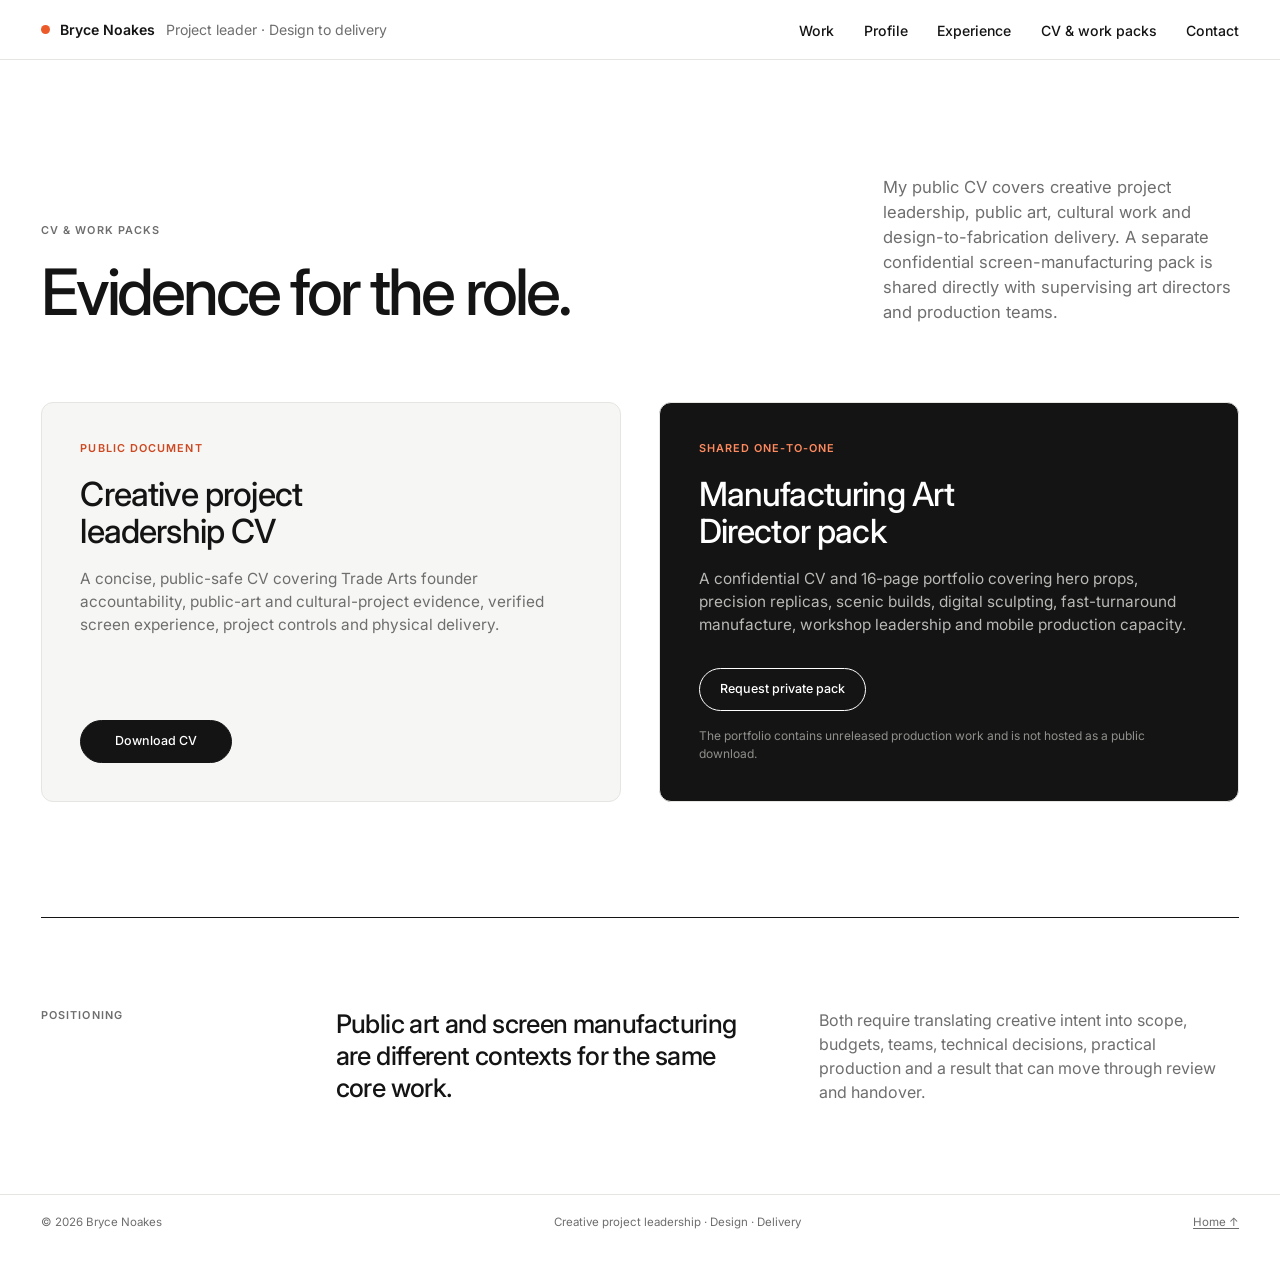
==== commit ea3f78bd: "Revert "Redesign personal site as workshop field notes" This reverts commit d26c3ebd76f3f25815eeaa7c" ====
--- a/cv/index.html
+++ b/cv/index.html
@@ -20,9 +20,8 @@
   <link rel="preconnect" href="https://fonts.googleapis.com">
   <link rel="preconnect" href="https://fonts.gstatic.com" crossorigin>
   <link href="https://fonts.googleapis.com/css2?family=Inter:wght@400;500;600&amp;display=swap" rel="stylesheet">
-  <script>document.documentElement.classList.add('js');</script>
-  <link rel="stylesheet" href="/styles.css?v=field-notes-1">
-  <script src="/script.js?v=field-notes-1" defer></script>
+  <link rel="stylesheet" href="/styles.css?v=positioning-3">
+  <script src="/script.js?v=positioning-3" defer></script>
 </head>
 <body>
   <a class="skip-link" href="#main">Skip to content</a>
@@ -30,7 +29,7 @@
     <a class="wordmark" href="/" aria-label="Bryce Noakes, home"><span>Bryce Noakes</span><span>Project leader · Design to delivery</span></a>
     <button class="menu-toggle" type="button" aria-expanded="false" aria-controls="site-nav"><span>Menu</span><span class="menu-icon" aria-hidden="true"></span></button>
     <nav class="site-nav" id="site-nav" aria-label="Primary navigation">
-      <a href="/#work">Work</a><a href="/#method">Method</a><a href="/#about">About</a><a href="/cv/" aria-current="page">CV &amp; work packs</a><a href="/#contact">Contact</a>
+      <a href="/#work">Work</a><a href="/#profile">Profile</a><a href="/#experience">Experience</a><a href="/cv/" aria-current="page">CV &amp; work packs</a><a href="/#contact">Contact</a>
     </nav>
   </header>
 
@@ -57,7 +56,7 @@
         <p class="work-type">Shared one-to-one</p>
         <h2>Manufacturing Art Director pack</h2>
         <p>A confidential CV and 16-page portfolio covering hero props, precision replicas, scenic builds, digital sculpting, fast-turnaround manufacture, workshop leadership and mobile production capacity.</p>
-        <a class="button email-link" href="mailto:brycerossjames@gmail.com?subject=Manufacturing%20Art%20Director%20portfolio%20request" data-subject="Manufacturing Art Director portfolio request">Request private pack</a>
+        <a class="button email-link" href="#" data-subject="Manufacturing Art Director portfolio request">Request private pack</a>
         <p class="pack-note">The portfolio contains unreleased production work and is not hosted as a public download.</p>
       </article>
     </section>
--- a/styles.css
+++ b/styles.css
@@ -1309,31 +1309,14 @@
 }
 
 .reveal {
-  opacity: 1;
-  transform: none;
-}
-
-html.js .reveal {
   opacity: 0;
   transform: translateY(0.45rem);
   transition: opacity 500ms ease, transform 500ms ease;
 }
 
-html.js:not(.reveal-ready) .reveal {
-  animation: reveal-failsafe 0s 2s forwards;
-}
-
-html.js .reveal.is-visible {
+.reveal.is-visible {
   opacity: 1;
   transform: translateY(0);
-  animation: none;
-}
-
-@keyframes reveal-failsafe {
-  to {
-    opacity: 1;
-    transform: none;
-  }
 }
 
 @media (hover: hover) and (pointer: fine) {
@@ -1380,10 +1363,6 @@
 }
 
 @media (max-width: 900px) {
-  .wordmark span:last-child {
-    display: none;
-  }
-
   .pathway-section,
   .profile-layout,
   .experience-heading,
@@ -1496,9 +1475,7 @@
     align-items: flex-start;
     gap: 0;
     padding: 2rem var(--gutter);
-    overflow-y: auto;
     background: var(--white);
-    overscroll-behavior: contain;
     opacity: 0;
     transform: translateY(-0.5rem);
     transition: opacity 180ms ease, transform 180ms ease, visibility 180ms;
@@ -1787,11 +1764,9 @@
     animation-iteration-count: 1 !important;
   }
 
-  .reveal,
-  html.js .reveal {
+  .reveal {
     opacity: 1;
     transform: none;
-    animation: none;
   }
 
   .text-roll-track,
@@ -1806,1504 +1781,3 @@
     --motion-y: 0px !important;
   }
 }
-
-/* --------------------------------------------------------------------------
-   Homepage: Field notes
-   A workshop-led editorial layer. The case-study and CV system above remains
-   intentionally restrained so project evidence stays easy to scan.
-   -------------------------------------------------------------------------- */
-
-:root {
-  --home-ink: #11110f;
-  --home-paper: #e9e5dc;
-  --home-paper-dark: #d7d1c5;
-  --home-orange: #e84f1f;
-  --home-fog: #a6a299;
-  --home-display: "Instrument Serif", "Iowan Old Style", "Times New Roman", serif;
-  --home-max: 120rem;
-}
-
-.home-page {
-  background: var(--home-ink);
-  color: var(--home-paper);
-}
-
-.home-page main {
-  overflow: clip;
-}
-
-.home-page h1,
-.home-page h2,
-.home-page h3 {
-  letter-spacing: -0.035em;
-}
-
-.home-page .site-header {
-  min-height: 4.25rem;
-  padding-block: 0.9rem;
-  border-color: rgba(233, 229, 220, 0.18);
-  background: rgba(17, 17, 15, 0.94);
-  color: var(--home-paper);
-  backdrop-filter: blur(18px);
-}
-
-.home-page .wordmark,
-.home-page .site-nav a,
-.home-page .menu-toggle {
-  color: var(--home-paper);
-}
-
-.home-page .wordmark::before {
-  width: 0.66rem;
-  height: 0.66rem;
-  background: var(--home-orange);
-}
-
-.home-page .wordmark span:last-child {
-  color: var(--home-fog);
-}
-
-.home-page .site-nav a:hover {
-  color: var(--home-orange);
-}
-
-.home-page .wordmark:hover,
-.home-page .text-roll-face:last-child {
-  color: var(--home-orange);
-}
-
-.home-page :focus-visible {
-  outline-color: var(--home-orange);
-}
-
-.home-hero,
-.home-position,
-.home-work,
-.home-method,
-.home-about,
-.home-details,
-.home-contact {
-  width: min(100%, var(--home-max));
-  margin-inline: auto;
-}
-
-.home-hero {
-  display: grid;
-  min-height: calc(100svh - 4.25rem);
-  grid-template-columns: minmax(0, 1.34fr) minmax(22rem, 0.66fr);
-  border-right: 1px solid rgba(233, 229, 220, 0.18);
-  border-left: 1px solid rgba(233, 229, 220, 0.18);
-  background: var(--home-ink);
-}
-
-.home-hero-copy {
-  display: flex;
-  min-width: 0;
-  flex-direction: column;
-  justify-content: space-between;
-  padding: clamp(2.25rem, 4.5vw, 5.5rem) var(--gutter) clamp(2.25rem, 4vw, 4.5rem);
-}
-
-.home-kicker {
-  display: flex;
-  gap: 1.2rem;
-  margin: 0 0 3rem;
-  color: var(--home-fog);
-  font-size: 0.69rem;
-  font-weight: 600;
-  letter-spacing: 0.11em;
-  line-height: 1.4;
-  text-transform: uppercase;
-}
-
-.home-kicker span {
-  color: var(--home-orange);
-}
-
-.home-hero h1 {
-  margin: auto 0;
-  color: var(--home-paper);
-  font-family: var(--home-display);
-  font-size: clamp(4.35rem, 7.9vw, 10rem);
-  font-weight: 400;
-  letter-spacing: -0.055em;
-  line-height: 0.78;
-}
-
-.home-hero h1 span,
-.home-hero h1 em {
-  display: block;
-}
-
-.home-hero h1 em {
-  color: var(--home-orange);
-  font-weight: 400;
-  padding-left: 0.12em;
-  white-space: nowrap;
-}
-
-.home-hero h1 span:nth-child(2) {
-  padding-left: 0.48em;
-}
-
-.home-hero-intro {
-  display: grid;
-  grid-template-columns: minmax(16rem, 1fr) auto;
-  gap: clamp(2rem, 4vw, 5rem);
-  align-items: end;
-  margin-top: clamp(3rem, 7vh, 6rem);
-  padding-top: 1.25rem;
-  border-top: 1px solid rgba(233, 229, 220, 0.22);
-}
-
-.home-hero-intro > p {
-  max-width: 43rem;
-  margin: 0;
-  color: #c7c2b8;
-  font-size: clamp(0.98rem, 1.25vw, 1.18rem);
-  line-height: 1.55;
-}
-
-.home-hero-links {
-  display: flex;
-  flex-direction: column;
-  align-items: flex-start;
-}
-
-.field-link {
-  display: inline-flex;
-  min-width: 11rem;
-  align-items: center;
-  justify-content: space-between;
-  gap: 2rem;
-  padding: 0.65rem 0;
-  border-bottom: 1px solid currentColor;
-  font-size: 0.75rem;
-  font-weight: 600;
-  letter-spacing: 0.02em;
-  text-decoration: none;
-  text-transform: uppercase;
-}
-
-.field-link span {
-  color: var(--home-orange);
-  font-size: 1rem;
-  transition: transform 260ms cubic-bezier(0.22, 1, 0.36, 1);
-}
-
-.field-link:hover span,
-.field-link:focus-visible span {
-  transform: translate(0.2rem, -0.12rem);
-}
-
-.field-link-light {
-  color: var(--home-paper);
-}
-
-.field-link-light:hover {
-  color: var(--home-orange);
-}
-
-.home-hero-portrait {
-  position: relative;
-  min-height: 38rem;
-  overflow: hidden;
-  margin: 0;
-  border-left: 1px solid rgba(233, 229, 220, 0.18);
-  background: #252421;
-}
-
-.home-hero-portrait img {
-  width: 100%;
-  height: 100%;
-  object-fit: cover;
-  object-position: center 26%;
-  filter: contrast(1.06);
-  transition: transform 1.2s cubic-bezier(0.22, 1, 0.36, 1);
-}
-
-.home-hero-portrait:hover img {
-  transform: scale(1.012);
-}
-
-.home-hero-portrait::after {
-  position: absolute;
-  inset: 0;
-  background: linear-gradient(to bottom, transparent 60%, rgba(0, 0, 0, 0.72));
-  content: "";
-  pointer-events: none;
-}
-
-.home-hero-portrait figcaption {
-  position: absolute;
-  z-index: 2;
-  right: 1.25rem;
-  bottom: 1.15rem;
-  left: 1.25rem;
-  display: flex;
-  justify-content: space-between;
-  gap: 1rem;
-  padding: 0.75rem 0 0;
-  border-top: 1px solid rgba(255, 255, 255, 0.38);
-  color: #ffffff;
-  font-size: 0.66rem;
-  letter-spacing: 0.08em;
-  text-transform: uppercase;
-}
-
-.portrait-mark {
-  position: absolute;
-  z-index: 2;
-  top: 1.25rem;
-  right: 1.25rem;
-  padding: 0.55rem 0.58rem 0.5rem;
-  border: 1px solid var(--home-orange);
-  color: var(--home-orange);
-  font-size: 0.59rem;
-  font-weight: 600;
-  letter-spacing: 0.14em;
-  line-height: 1.25;
-  text-align: center;
-}
-
-.home-position {
-  display: grid;
-  grid-template-columns: minmax(8rem, 0.24fr) minmax(0, 1fr);
-  gap: clamp(2rem, 5vw, 6rem);
-  padding: clamp(5rem, 10vw, 11rem) var(--gutter) clamp(4rem, 8vw, 8rem);
-  background: var(--home-paper);
-  color: var(--home-ink);
-}
-
-.home-section-code {
-  display: grid;
-  grid-template-columns: 2rem 1fr;
-  gap: 0.8rem;
-  align-content: start;
-  color: #59564f;
-  font-size: 0.65rem;
-  font-weight: 600;
-  letter-spacing: 0.11em;
-  line-height: 1.4;
-  text-transform: uppercase;
-}
-
-.home-section-code span:first-child {
-  color: var(--home-orange);
-}
-
-.home-section-code-light {
-  color: var(--home-fog);
-}
-
-.home-position-main h2 {
-  max-width: 22ch;
-  margin: 0;
-  font-family: var(--home-display);
-  font-size: clamp(3.2rem, 6.2vw, 7.75rem);
-  font-weight: 400;
-  letter-spacing: -0.045em;
-  line-height: 0.91;
-}
-
-.home-position-copy {
-  display: grid;
-  max-width: 62rem;
-  grid-template-columns: repeat(2, minmax(0, 1fr));
-  gap: clamp(1.5rem, 4vw, 5rem);
-  margin-top: clamp(3rem, 6vw, 6rem);
-  margin-left: auto;
-}
-
-.home-position-copy p {
-  margin: 0;
-  color: #504d46;
-  font-size: clamp(0.96rem, 1.2vw, 1.12rem);
-}
-
-.home-register {
-  display: grid;
-  grid-column: 1 / -1;
-  grid-template-columns: repeat(3, minmax(0, 1fr));
-  margin: clamp(4rem, 7vw, 7rem) 0 0;
-  border-top: 1px solid var(--home-ink);
-  border-bottom: 1px solid rgba(17, 17, 15, 0.25);
-}
-
-.home-register > div {
-  padding: 1rem 1.5rem 1.15rem 0;
-}
-
-.home-register > div + div {
-  padding-left: 1.5rem;
-  border-left: 1px solid rgba(17, 17, 15, 0.25);
-}
-
-.home-register dt,
-.home-side-note dt {
-  margin-bottom: 0.45rem;
-  color: #5f5c55;
-  font-size: 0.62rem;
-  font-weight: 600;
-  letter-spacing: 0.1em;
-  text-transform: uppercase;
-}
-
-.home-register dd,
-.home-side-note dd {
-  margin: 0;
-  font-size: 0.82rem;
-  font-weight: 500;
-}
-
-.home-work {
-  padding: clamp(5rem, 9vw, 9rem) var(--gutter) clamp(5rem, 10vw, 10rem);
-  background: var(--home-ink);
-  color: var(--home-paper);
-}
-
-.home-work-head {
-  display: grid;
-  grid-template-columns: minmax(8rem, 0.5fr) minmax(18rem, 1fr) minmax(16rem, 0.65fr);
-  gap: clamp(2rem, 5vw, 6rem);
-  align-items: end;
-  margin-bottom: clamp(4rem, 8vw, 8rem);
-}
-
-.home-work-head h2,
-.home-method h2,
-.home-about h2,
-.home-contact h2 {
-  margin: 0;
-  font-family: var(--home-display);
-  font-size: clamp(3.4rem, 6vw, 7.2rem);
-  font-weight: 400;
-  line-height: 0.83;
-}
-
-.home-work-head h2 em,
-.home-method h2 em,
-.home-about h2 em,
-.home-contact h2 em {
-  color: var(--home-orange);
-  font-weight: 400;
-}
-
-.home-work-head > p {
-  max-width: 28rem;
-  margin: 0;
-  color: var(--home-fog);
-  font-size: 0.82rem;
-  line-height: 1.6;
-}
-
-.home-projects {
-  display: grid;
-  grid-template-columns: repeat(2, minmax(0, 1fr));
-  border-top: 1px solid rgba(233, 229, 220, 0.25);
-  border-left: 1px solid rgba(233, 229, 220, 0.25);
-}
-
-.home-project {
-  min-width: 0;
-  border-right: 1px solid rgba(233, 229, 220, 0.25);
-  border-bottom: 1px solid rgba(233, 229, 220, 0.25);
-}
-
-.home-project-feature {
-  grid-column: 1 / -1;
-}
-
-.home-project > a {
-  display: block;
-  height: 100%;
-  color: inherit;
-  text-decoration: none;
-}
-
-.home-project-feature > a {
-  display: grid;
-  grid-template-columns: minmax(0, 1.75fr) minmax(18rem, 0.62fr);
-}
-
-.home-project-image {
-  position: relative;
-  overflow: hidden;
-  margin: 0;
-  background: #292925;
-}
-
-.home-project-feature .home-project-image {
-  min-height: 28rem;
-  aspect-ratio: 16 / 10;
-}
-
-.home-project-split .home-project-image {
-  aspect-ratio: 4 / 3;
-}
-
-.home-project-split:not(.home-project-private) .home-project-image {
-  aspect-ratio: 16 / 10;
-}
-
-.home-project-image img {
-  width: 100%;
-  height: 100%;
-  object-fit: cover;
-  transition: filter 650ms ease, transform 850ms cubic-bezier(0.22, 1, 0.36, 1);
-}
-
-.home-project-feature .home-project-image img {
-  object-position: center;
-}
-
-.home-project-split:not(.home-project-private) .home-project-image img {
-  object-position: 54% center;
-}
-
-.home-project-private .home-project-image img {
-  object-position: center 48%;
-}
-
-.home-project > a:hover .home-project-image img,
-.home-project > a:focus-visible .home-project-image img {
-  filter: saturate(1.08);
-  transform: scale(1.018);
-}
-
-.project-number,
-.private-label {
-  position: absolute;
-  z-index: 2;
-  top: 1rem;
-  padding: 0.42rem 0.52rem;
-  background: var(--home-orange);
-  color: var(--home-ink);
-  font-size: 0.63rem;
-  font-weight: 600;
-  letter-spacing: 0.08em;
-  line-height: 1;
-  text-transform: uppercase;
-}
-
-.project-number {
-  left: 1rem;
-}
-
-.private-label {
-  right: 1rem;
-  background: var(--home-ink);
-  color: var(--home-paper);
-}
-
-.home-project-copy {
-  display: flex;
-  min-height: 21rem;
-  flex-direction: column;
-  padding: clamp(1.5rem, 3vw, 3.25rem);
-}
-
-.home-project-feature .home-project-copy {
-  border-left: 1px solid rgba(233, 229, 220, 0.25);
-}
-
-.project-meta {
-  margin: 0;
-  color: var(--home-orange);
-  font-size: 0.64rem;
-  font-weight: 600;
-  letter-spacing: 0.1em;
-  line-height: 1.4;
-  text-transform: uppercase;
-}
-
-.home-project h3 {
-  margin: 1.1rem 0 1.25rem;
-  font-family: var(--home-display);
-  font-size: clamp(2.6rem, 4.1vw, 5rem);
-  font-weight: 400;
-  line-height: 0.9;
-  transition: color 220ms ease;
-}
-
-.home-project > a:hover h3,
-.home-project > a:focus-visible h3 {
-  color: var(--home-orange);
-}
-
-.home-project-copy > p:not(.project-meta) {
-  max-width: 31rem;
-  margin: 0;
-  color: var(--home-fog);
-  font-size: 0.88rem;
-}
-
-.project-status {
-  margin-top: 1rem;
-  color: #c5c0b6;
-  font-size: 0.7rem;
-  font-weight: 600;
-  letter-spacing: 0.04em;
-  text-transform: uppercase;
-}
-
-.project-route {
-  display: flex;
-  justify-content: space-between;
-  gap: 1.5rem;
-  margin-top: auto;
-  padding-top: 1rem;
-  border-top: 1px solid rgba(233, 229, 220, 0.2);
-  color: #c5c0b6;
-  font-size: 0.68rem;
-  letter-spacing: 0.03em;
-}
-
-.project-route b,
-.home-side-note-art b {
-  color: var(--home-orange);
-  font-size: 1rem;
-  font-weight: 400;
-}
-
-.home-side-work {
-  display: grid;
-  grid-template-columns: minmax(0, 0.85fr) minmax(0, 1.15fr);
-  border-right: 1px solid rgba(233, 229, 220, 0.25);
-  border-bottom: 1px solid rgba(233, 229, 220, 0.25);
-  border-left: 1px solid rgba(233, 229, 220, 0.25);
-}
-
-.home-side-note {
-  min-width: 0;
-  padding: clamp(2rem, 4vw, 4.5rem);
-}
-
-.home-side-note:first-child {
-  border-right: 1px solid rgba(233, 229, 220, 0.25);
-}
-
-.home-side-note h3 {
-  max-width: 15ch;
-  margin: 1.1rem 0 1.2rem;
-  font-family: var(--home-display);
-  font-size: clamp(2.2rem, 3.5vw, 4.5rem);
-  font-weight: 400;
-  line-height: 0.95;
-}
-
-.home-side-note > p:not(.project-meta) {
-  max-width: 35rem;
-  color: var(--home-fog);
-  font-size: 0.86rem;
-}
-
-.home-side-note dl {
-  display: grid;
-  grid-template-columns: repeat(2, minmax(0, 1fr));
-  gap: 1rem;
-  margin: 2.5rem 0 0;
-  padding-top: 1rem;
-  border-top: 1px solid rgba(233, 229, 220, 0.2);
-}
-
-.home-side-note dt {
-  color: var(--home-fog);
-}
-
-.home-side-note dd {
-  font-size: 0.75rem;
-}
-
-.home-side-note-art {
-  padding: 0;
-}
-
-.home-side-note-art > a {
-  display: grid;
-  height: 100%;
-  grid-template-columns: minmax(12rem, 0.9fr) minmax(12rem, 1.1fr);
-  color: inherit;
-  text-decoration: none;
-}
-
-.home-side-note-art img {
-  width: 100%;
-  height: 100%;
-  min-height: 27rem;
-  object-fit: cover;
-}
-
-.home-side-note-art > a > div {
-  display: flex;
-  flex-direction: column;
-  justify-content: center;
-  padding: clamp(1.5rem, 3vw, 3rem);
-}
-
-.home-side-note-art h3 {
-  max-width: 11ch;
-}
-
-.home-side-note-art > a > div > span {
-  display: flex;
-  justify-content: space-between;
-  gap: 1.5rem;
-  margin-top: auto;
-  padding-top: 1rem;
-  border-top: 1px solid rgba(233, 229, 220, 0.2);
-  font-size: 0.72rem;
-  text-transform: uppercase;
-}
-
-.home-method {
-  padding: clamp(5rem, 10vw, 10rem) var(--gutter);
-  background: var(--home-orange);
-  color: var(--home-ink);
-}
-
-.home-method-head {
-  display: grid;
-  grid-template-columns: minmax(8rem, 0.4fr) minmax(0, 1fr);
-  gap: clamp(2rem, 5vw, 6rem);
-  align-items: start;
-}
-
-.home-method h2 {
-  font-size: clamp(4rem, 8vw, 9.5rem);
-}
-
-.home-method h2 em {
-  color: var(--home-paper);
-}
-
-.home-method-grid {
-  display: grid;
-  grid-template-columns: repeat(3, minmax(0, 1fr));
-  margin-top: clamp(4rem, 8vw, 8rem);
-  border-top: 1px solid var(--home-ink);
-  border-bottom: 1px solid var(--home-ink);
-}
-
-.home-method-grid article {
-  min-width: 0;
-  min-height: 22rem;
-  padding: 1.1rem clamp(1.5rem, 3vw, 3rem) 2rem 0;
-}
-
-.home-method-grid article + article {
-  padding-left: clamp(1.5rem, 3vw, 3rem);
-  border-left: 1px solid var(--home-ink);
-}
-
-.home-method-grid article > span {
-  font-size: 0.66rem;
-  font-weight: 600;
-  letter-spacing: 0.08em;
-}
-
-.home-method-grid h3 {
-  margin: auto 0 1rem;
-  padding-top: clamp(5rem, 10vw, 9rem);
-  font-family: var(--home-display);
-  font-size: clamp(2.8rem, 4.5vw, 5.5rem);
-  font-weight: 400;
-  line-height: 0.9;
-}
-
-.home-method-grid p {
-  max-width: 23rem;
-  margin: 0;
-  color: #24130d;
-  font-size: 0.88rem;
-}
-
-.home-resource-line {
-  display: grid;
-  grid-template-columns: minmax(8rem, 0.3fr) minmax(18rem, 1fr) minmax(13rem, 0.55fr);
-  gap: clamp(1.5rem, 4vw, 5rem);
-  align-items: baseline;
-  padding: 1.2rem 0;
-  border-bottom: 1px solid var(--home-ink);
-}
-
-.home-resource-line > span,
-.home-resource-line small {
-  font-size: 0.62rem;
-  font-weight: 600;
-  letter-spacing: 0.08em;
-  line-height: 1.45;
-  text-transform: uppercase;
-}
-
-.home-resource-line p {
-  margin: 0;
-  font-size: 0.78rem;
-  font-weight: 600;
-}
-
-.home-resource-line small {
-  color: #24130d;
-  font-weight: 500;
-}
-
-.home-method-note {
-  margin: clamp(3rem, 6vw, 6rem) 0 0 auto;
-  font-family: var(--home-display);
-  font-size: clamp(1.75rem, 3vw, 3.5rem);
-  font-style: italic;
-  text-align: right;
-}
-
-.home-about {
-  display: grid;
-  grid-template-columns: minmax(0, 1.15fr) minmax(24rem, 0.85fr);
-  background: var(--home-ink);
-  color: var(--home-paper);
-}
-
-.home-about-image {
-  min-width: 0;
-  border-right: 1px solid rgba(233, 229, 220, 0.22);
-}
-
-.home-about-image figure {
-  position: sticky;
-  top: 4.25rem;
-  height: calc(100svh - 4.25rem);
-  margin: 0;
-}
-
-.home-about-image img {
-  width: 100%;
-  height: 100%;
-  object-fit: cover;
-  object-position: center;
-}
-
-.home-about-image figcaption {
-  position: absolute;
-  right: 1rem;
-  bottom: 1rem;
-  left: 1rem;
-  display: flex;
-  justify-content: space-between;
-  gap: 1rem;
-  padding: 0.75rem;
-  background: rgba(17, 17, 15, 0.88);
-  color: var(--home-paper);
-  font-size: 0.62rem;
-  letter-spacing: 0.08em;
-  text-transform: uppercase;
-}
-
-.home-about-copy {
-  display: flex;
-  min-height: calc(100svh - 4.25rem);
-  flex-direction: column;
-  padding: clamp(3rem, 6vw, 7rem) var(--gutter);
-}
-
-.home-about h2 {
-  margin: clamp(4rem, 8vw, 8rem) 0 clamp(3rem, 6vw, 6rem);
-  font-size: clamp(3.3rem, 5.8vw, 7rem);
-}
-
-.home-about-text {
-  display: grid;
-  grid-template-columns: repeat(2, minmax(0, 1fr));
-  gap: clamp(1.5rem, 3vw, 3rem);
-  margin-top: auto;
-}
-
-.home-about-text p {
-  margin: 0;
-  color: var(--home-fog);
-  font-size: 0.84rem;
-}
-
-.home-about-copy .field-link {
-  margin-top: 3rem;
-  align-self: flex-start;
-}
-
-.home-history {
-  display: grid;
-  grid-column: 1 / -1;
-  grid-template-columns: repeat(4, minmax(0, 1fr));
-  border-top: 1px solid rgba(233, 229, 220, 0.22);
-  border-bottom: 1px solid rgba(233, 229, 220, 0.22);
-}
-
-.home-history > div {
-  display: flex;
-  min-width: 0;
-  min-height: 11rem;
-  flex-direction: column;
-  padding: 1rem var(--gutter) 1.5rem;
-}
-
-.home-history > div + div {
-  border-left: 1px solid rgba(233, 229, 220, 0.22);
-}
-
-.home-history time {
-  color: var(--home-orange);
-  font-size: 0.64rem;
-  font-weight: 600;
-  letter-spacing: 0.09em;
-  text-transform: uppercase;
-}
-
-.home-history strong {
-  margin-top: auto;
-  font-family: var(--home-display);
-  font-size: clamp(1.35rem, 2vw, 2.25rem);
-  font-weight: 400;
-  line-height: 1;
-}
-
-.home-history span {
-  margin-top: 0.45rem;
-  color: var(--home-fog);
-  font-size: 0.7rem;
-}
-
-.home-details {
-  display: grid;
-  grid-template-columns: repeat(3, minmax(0, 1fr));
-  padding: var(--gutter);
-  gap: var(--gutter);
-  background: var(--home-paper);
-  color: var(--home-ink);
-}
-
-.home-details figure {
-  margin: 0;
-}
-
-.home-details img {
-  aspect-ratio: 4 / 5;
-  object-fit: cover;
-}
-
-.home-details figcaption {
-  padding-top: 0.75rem;
-  color: #4c4943;
-  font-size: 0.69rem;
-  letter-spacing: 0.08em;
-  text-transform: uppercase;
-}
-
-.home-details figcaption span {
-  margin-right: 0.8rem;
-  color: var(--home-orange);
-}
-
-.home-contact {
-  display: grid;
-  grid-template-columns: minmax(8rem, 0.25fr) minmax(0, 1fr);
-  gap: clamp(2rem, 5vw, 6rem);
-  padding: clamp(5rem, 10vw, 11rem) var(--gutter);
-  background: var(--home-orange);
-  color: var(--home-ink);
-}
-
-.home-contact-main h2 {
-  max-width: 12ch;
-  font-size: clamp(4rem, 8vw, 9.5rem);
-}
-
-.home-contact-main h2 em {
-  color: var(--home-paper);
-}
-
-.home-contact-main > p {
-  max-width: 38rem;
-  margin: clamp(3rem, 6vw, 6rem) 0 0 auto;
-  color: #24130d;
-  font-size: clamp(0.95rem, 1.2vw, 1.12rem);
-}
-
-.home-contact-links {
-  display: grid;
-  grid-template-columns: repeat(3, minmax(0, 1fr));
-  margin-top: clamp(4rem, 8vw, 8rem);
-  border-top: 1px solid var(--home-ink);
-  border-bottom: 1px solid var(--home-ink);
-}
-
-.home-method .home-section-code,
-.home-contact .home-section-code {
-  color: #24130d;
-}
-
-.home-method .home-section-code span:first-child,
-.home-contact .home-section-code span:first-child {
-  color: var(--home-ink);
-}
-
-.home-contact :focus-visible {
-  outline-color: var(--home-ink);
-}
-
-.home-contact-links a {
-  display: flex;
-  align-items: center;
-  justify-content: space-between;
-  gap: 2rem;
-  padding: 1.3rem 1.5rem 1.3rem 0;
-  color: var(--home-ink);
-  font-size: 0.82rem;
-  font-weight: 600;
-  text-decoration: none;
-  text-transform: uppercase;
-}
-
-.home-contact-links a + a {
-  padding-left: 1.5rem;
-  border-left: 1px solid var(--home-ink);
-}
-
-.home-contact-links a span {
-  font-size: 1.2rem;
-  font-weight: 400;
-  transition: transform 260ms cubic-bezier(0.22, 1, 0.36, 1);
-}
-
-.home-contact-links a:hover,
-.home-contact-links a:focus-visible {
-  background: var(--home-ink);
-  color: var(--home-paper);
-}
-
-.home-contact-links a:focus-visible {
-  outline-color: var(--home-paper);
-  outline-offset: -4px;
-}
-
-.home-contact-links a:hover span,
-.home-contact-links a:focus-visible span {
-  transform: translate(0.18rem, -0.18rem);
-}
-
-.home-page .site-footer {
-  width: min(100%, var(--home-max));
-  margin-inline: auto;
-  border-color: rgba(233, 229, 220, 0.18);
-  background: var(--home-ink);
-  color: var(--home-fog);
-}
-
-.home-page .site-footer a {
-  color: var(--home-paper);
-  text-decoration: none;
-}
-
-.error-main {
-  display: flex;
-  width: min(100%, var(--home-max));
-  min-height: calc(100svh - 8.5rem);
-  margin-inline: auto;
-  flex-direction: column;
-  justify-content: space-between;
-  padding: clamp(2.5rem, 6vw, 7rem) var(--gutter);
-  border-right: 1px solid rgba(233, 229, 220, 0.18);
-  border-left: 1px solid rgba(233, 229, 220, 0.18);
-}
-
-.error-main h1 {
-  max-width: 12ch;
-  margin: 0;
-  font-family: var(--home-display);
-  font-size: clamp(4rem, 9vw, 11rem);
-  font-weight: 400;
-  line-height: 0.82;
-}
-
-.error-main h1 em {
-  color: var(--home-orange);
-  font-weight: 400;
-}
-
-.error-main > div > p {
-  max-width: 30rem;
-  margin: clamp(2rem, 4vw, 4rem) 0 2rem;
-  color: var(--home-fog);
-}
-
-.error-main .field-link {
-  width: min(100%, 14rem);
-}
-
-@media (max-width: 1100px) {
-  .home-hero {
-    grid-template-columns: minmax(0, 1.08fr) minmax(20rem, 0.72fr);
-  }
-
-  .home-hero h1 {
-    font-size: clamp(4rem, 7.1vw, 7.2rem);
-  }
-
-  .home-hero-intro {
-    grid-template-columns: 1fr;
-  }
-
-  .home-hero-links {
-    flex-direction: row;
-    flex-wrap: wrap;
-    gap: 0 1.5rem;
-  }
-
-  .home-work-head {
-    grid-template-columns: minmax(8rem, 0.42fr) minmax(18rem, 1fr);
-  }
-
-  .home-work-head > p {
-    grid-column: 2;
-  }
-
-  .home-project-feature > a {
-    grid-template-columns: minmax(0, 1.35fr) minmax(18rem, 0.65fr);
-  }
-
-  .home-side-note-art > a {
-    grid-template-columns: 1fr;
-  }
-
-  .home-side-note-art img {
-    min-height: 20rem;
-    aspect-ratio: 16 / 10;
-  }
-
-  .home-about-text {
-    grid-template-columns: 1fr;
-  }
-}
-
-@media (max-width: 800px) {
-  .home-page .site-header {
-    min-height: 4.25rem;
-    background: var(--home-ink);
-    backdrop-filter: none;
-  }
-
-  .home-page .site-nav {
-    background: var(--home-ink);
-    color: var(--home-paper);
-  }
-
-  .home-page .site-nav a {
-    padding: 0.85rem 0;
-    border-color: rgba(233, 229, 220, 0.18);
-    color: var(--home-paper);
-    font-family: var(--home-display);
-    font-size: clamp(2.2rem, 10vw, 3.8rem);
-    font-weight: 400;
-    letter-spacing: -0.035em;
-    line-height: 1;
-  }
-
-  .home-hero {
-    min-height: auto;
-    grid-template-columns: 1fr;
-    border-right: 0;
-    border-left: 0;
-  }
-
-  .home-hero-copy {
-    min-height: calc(78svh - 4.25rem);
-  }
-
-  .home-kicker {
-    margin-bottom: clamp(3rem, 10vh, 6rem);
-  }
-
-  .home-hero h1 {
-    font-size: clamp(3.75rem, 16.8vw, 7rem);
-    line-height: 0.8;
-  }
-
-  .home-hero h1 em {
-    white-space: normal;
-  }
-
-  .home-hero-intro {
-    margin-top: clamp(3rem, 9vh, 5rem);
-  }
-
-  .home-hero-portrait {
-    height: 82svh;
-    min-height: 34rem;
-    border-top: 1px solid rgba(233, 229, 220, 0.18);
-    border-left: 0;
-  }
-
-  .home-position,
-  .home-contact {
-    grid-template-columns: 1fr;
-  }
-
-  .home-position-main h2 {
-    font-size: clamp(3.2rem, 12vw, 6rem);
-  }
-
-  .home-position-copy {
-    grid-template-columns: 1fr;
-  }
-
-  .home-register {
-    grid-template-columns: 1fr;
-  }
-
-  .home-register > div,
-  .home-register > div + div {
-    padding: 0.9rem 0;
-    border-bottom: 1px solid rgba(17, 17, 15, 0.2);
-    border-left: 0;
-  }
-
-  .home-work-head,
-  .home-method-head {
-    grid-template-columns: 1fr;
-  }
-
-  .home-work-head > p {
-    grid-column: auto;
-  }
-
-  .home-projects,
-  .home-side-work {
-    grid-template-columns: 1fr;
-  }
-
-  .home-project-feature,
-  .home-project-split {
-    grid-column: auto;
-  }
-
-  .home-project-feature > a {
-    display: block;
-  }
-
-  .home-project-feature .home-project-image {
-    min-height: 0;
-    aspect-ratio: 4 / 3;
-  }
-
-  .home-project-feature .home-project-copy {
-    border-top: 1px solid rgba(233, 229, 220, 0.25);
-    border-left: 0;
-  }
-
-  .home-project-copy {
-    min-height: 19rem;
-  }
-
-  .home-side-note:first-child {
-    border-right: 0;
-    border-bottom: 1px solid rgba(233, 229, 220, 0.25);
-  }
-
-  .home-side-note-art > a {
-    grid-template-columns: minmax(10rem, 0.8fr) minmax(11rem, 1.2fr);
-  }
-
-  .home-side-note-art img {
-    min-height: 24rem;
-    aspect-ratio: auto;
-  }
-
-  .home-method-grid {
-    grid-template-columns: 1fr;
-  }
-
-  .home-resource-line {
-    grid-template-columns: 1fr;
-    gap: 0.8rem;
-  }
-
-  .home-method-grid article,
-  .home-method-grid article + article {
-    display: grid;
-    min-height: 0;
-    grid-template-columns: 2rem minmax(8rem, 0.55fr) 1fr;
-    gap: 1rem;
-    align-items: baseline;
-    padding: 1.5rem 0;
-    border-bottom: 1px solid rgba(17, 17, 15, 0.35);
-    border-left: 0;
-  }
-
-  .home-method-grid h3 {
-    margin: 0;
-    padding: 0;
-  }
-
-  .home-about {
-    grid-template-columns: 1fr;
-  }
-
-  .home-about-image {
-    border-right: 0;
-  }
-
-  .home-about-image figure {
-    position: relative;
-    top: auto;
-    height: 72svh;
-  }
-
-  .home-about-copy {
-    min-height: 0;
-  }
-
-  .home-about-text {
-    grid-template-columns: repeat(2, minmax(0, 1fr));
-  }
-
-  .home-history {
-    grid-template-columns: repeat(2, minmax(0, 1fr));
-  }
-
-  .home-history > div:nth-child(3) {
-    border-left: 0;
-  }
-
-  .home-history > div:nth-child(n + 3) {
-    border-top: 1px solid rgba(233, 229, 220, 0.22);
-  }
-
-  .home-contact-main h2 {
-    font-size: clamp(3.7rem, 14vw, 7rem);
-  }
-}
-
-@media (max-width: 560px) {
-  .home-page .wordmark span:last-child {
-    display: none;
-  }
-
-  .home-hero-copy {
-    min-height: calc(74svh - 4.25rem);
-    padding-top: 2rem;
-  }
-
-  .home-hero h1 {
-    font-size: clamp(3.2rem, 17vw, 5.6rem);
-  }
-
-  .home-hero h1 span:nth-child(2) {
-    padding-left: 0.16em;
-  }
-
-  .home-hero h1 em {
-    padding-left: 0;
-  }
-
-  .home-hero-intro > p {
-    font-size: 0.92rem;
-  }
-
-  .home-hero-links {
-    display: grid;
-    grid-template-columns: 1fr;
-    width: 100%;
-  }
-
-  .field-link {
-    width: 100%;
-  }
-
-  .home-hero-portrait {
-    height: 72svh;
-  }
-
-  .home-hero-portrait figcaption {
-    flex-direction: column;
-    gap: 0.2rem;
-  }
-
-  .home-position,
-  .home-work,
-  .home-method,
-  .home-contact {
-    padding-top: 4.5rem;
-    padding-bottom: 4.5rem;
-  }
-
-  .home-position-main h2,
-  .home-work-head h2,
-  .home-method h2,
-  .home-about h2,
-  .home-contact-main h2 {
-    font-size: clamp(3rem, 14vw, 5rem);
-  }
-
-  .home-work-head {
-    margin-bottom: 3.5rem;
-  }
-
-  .home-projects,
-  .home-side-work {
-    margin-inline: calc(-1 * var(--gutter));
-    border-right: 0;
-    border-left: 0;
-  }
-
-  .home-project-copy {
-    min-height: 18rem;
-    padding: 1.5rem var(--gutter);
-  }
-
-  .home-project h3 {
-    font-size: 3.2rem;
-  }
-
-  .home-side-note {
-    padding: 3rem var(--gutter);
-  }
-
-  .home-side-note-art > a {
-    grid-template-columns: 1fr;
-  }
-
-  .home-side-note-art img {
-    min-height: 0;
-    aspect-ratio: 1 / 1;
-  }
-
-  .home-side-note-art > a > div {
-    min-height: 17rem;
-    padding: 1.5rem var(--gutter);
-  }
-
-  .home-method-grid article,
-  .home-method-grid article + article {
-    grid-template-columns: 1.75rem 1fr;
-  }
-
-  .home-method-grid h3 {
-    font-size: 2.8rem;
-  }
-
-  .home-method-grid p {
-    grid-column: 2;
-  }
-
-  .home-method-note {
-    text-align: left;
-  }
-
-  .home-about-image figure {
-    height: 64svh;
-  }
-
-  .home-about-copy {
-    padding-top: 4.5rem;
-    padding-bottom: 4.5rem;
-  }
-
-  .home-about-text {
-    grid-template-columns: 1fr;
-  }
-
-  .home-history {
-    grid-template-columns: 1fr;
-  }
-
-  .home-history > div,
-  .home-history > div + div {
-    min-height: 9rem;
-    border-top: 1px solid rgba(233, 229, 220, 0.22);
-    border-left: 0;
-  }
-
-  .home-details {
-    grid-template-columns: 1fr;
-    padding: var(--gutter);
-  }
-
-  .home-details img {
-    aspect-ratio: 5 / 4;
-  }
-
-  .home-contact-links {
-    grid-template-columns: 1fr;
-  }
-
-  .home-contact-links a,
-  .home-contact-links a + a {
-    padding: 1rem 0;
-    border-bottom: 1px solid rgba(17, 17, 15, 0.35);
-    border-left: 0;
-  }
-}
-
-@media (max-width: 720px) {
-  html:not(.js) .site-header {
-    flex-wrap: wrap;
-  }
-
-  html:not(.js) .menu-toggle {
-    display: none;
-  }
-
-  html:not(.js) .site-nav {
-    position: static;
-    display: flex;
-    visibility: visible;
-    width: 100%;
-    flex-direction: row;
-    flex-wrap: wrap;
-    gap: 1rem;
-    padding: 0 0 0.5rem;
-    overflow: visible;
-    background: transparent;
-    opacity: 1;
-    transform: none;
-  }
-
-  html:not(.js) .site-nav a {
-    width: auto;
-    padding: 0;
-    border: 0;
-    font-family: var(--sans);
-    font-size: 0.72rem;
-  }
-}
-
-@media (min-width: 721px) and (max-width: 800px) {
-  .home-page .site-nav {
-    background: transparent;
-  }
-
-  .home-page .site-nav a {
-    padding: 0;
-    border: 0;
-    font-family: var(--sans);
-    font-size: 0.76rem;
-    font-weight: 500;
-    letter-spacing: 0;
-    line-height: 1.5;
-  }
-}
-
-@media (prefers-reduced-motion: reduce) {
-  .home-hero-portrait img,
-  .home-project-image img,
-  .field-link span,
-  .home-contact-links a span {
-    transition: none;
-  }
-
-  .home-hero-portrait:hover img,
-  .home-project > a:hover .home-project-image img,
-  .home-project > a:focus-visible .home-project-image img,
-  .field-link:hover span,
-  .field-link:focus-visible span,
-  .home-contact-links a:hover span,
-  .home-contact-links a:focus-visible span {
-    transform: none;
-  }
-}
